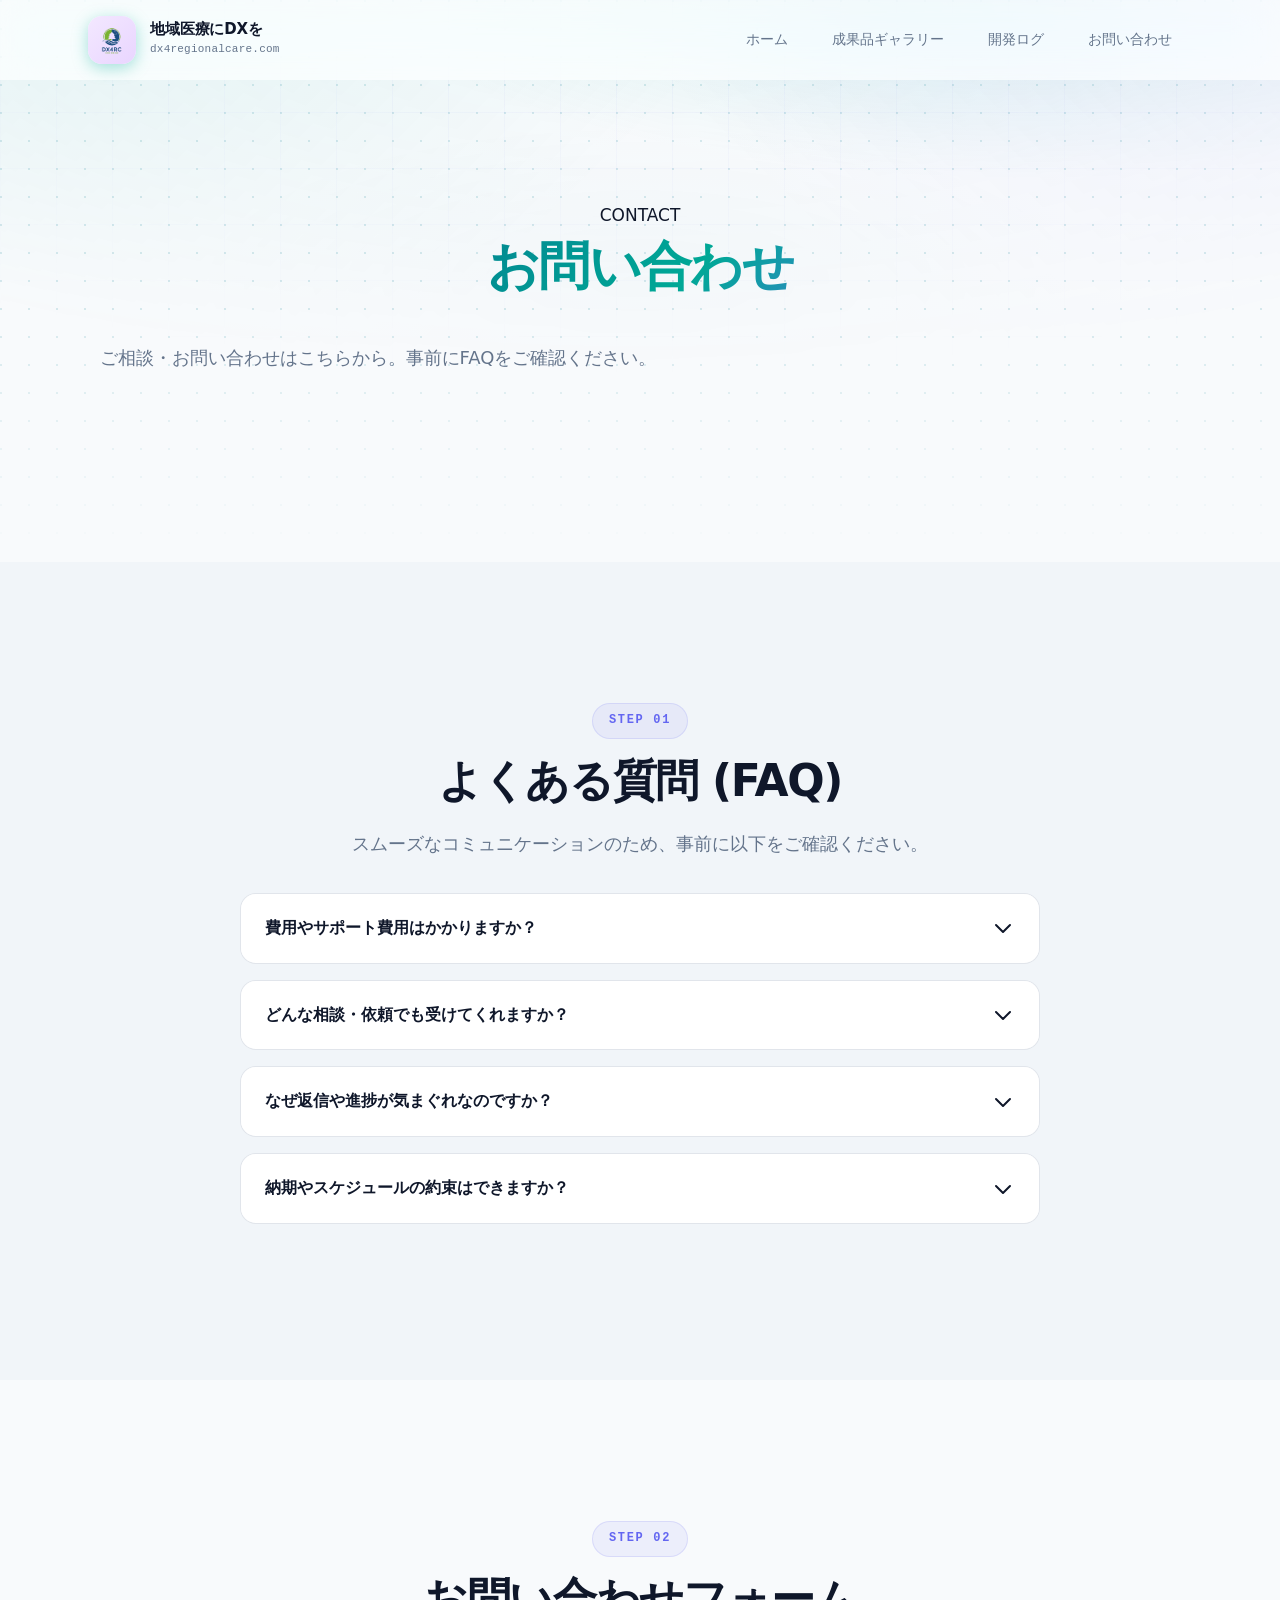
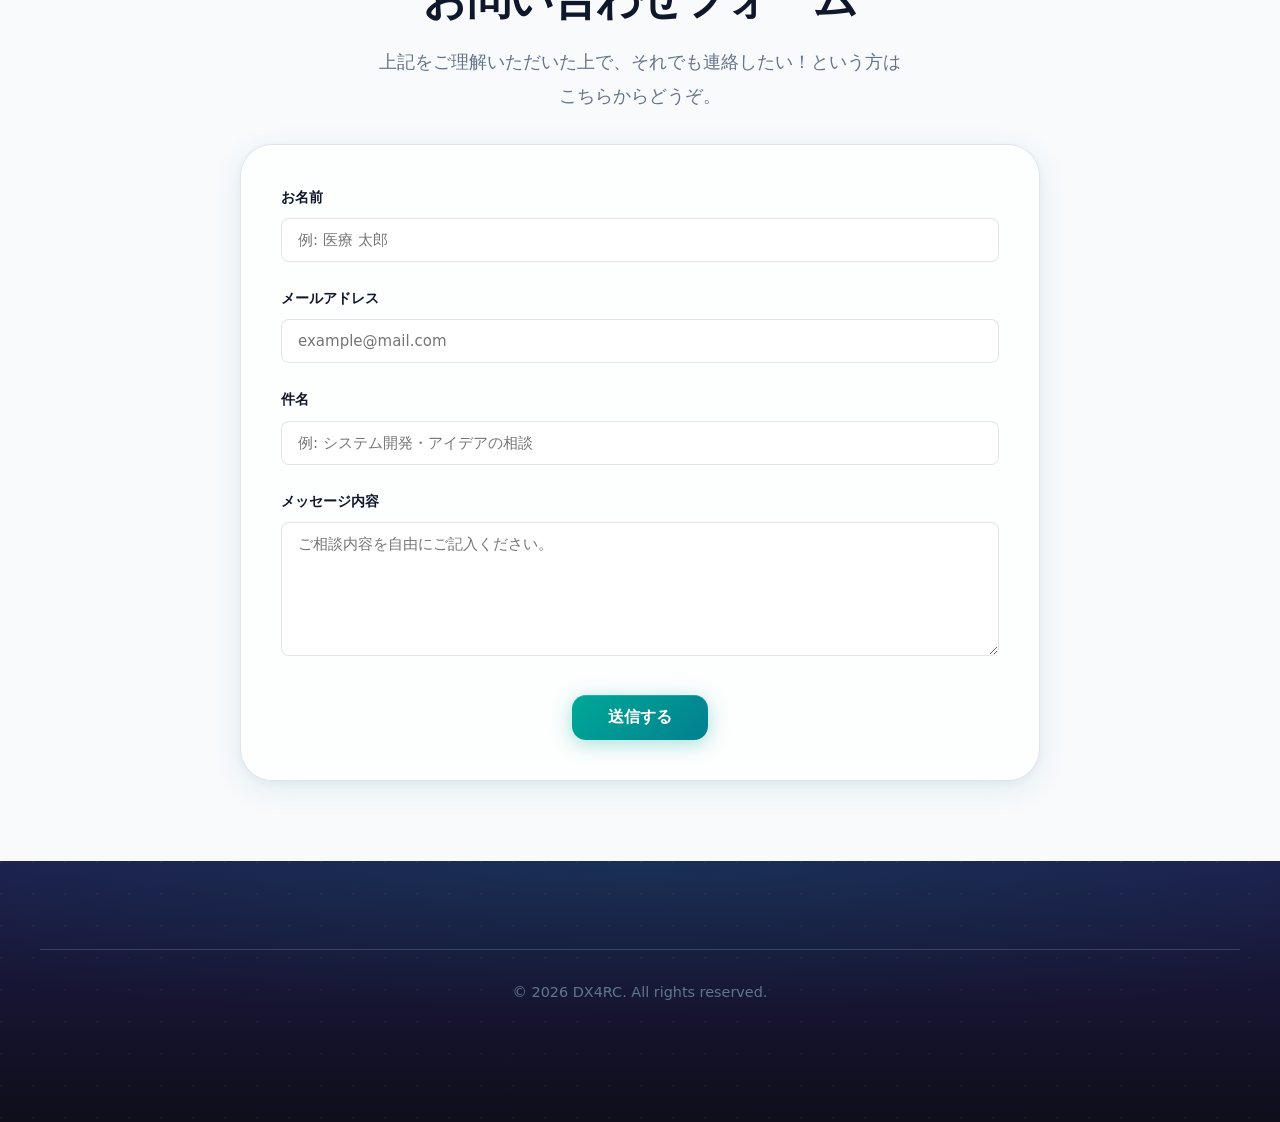
==== contact.html @ 7afe7ad2 "Initial commit for DX4RC website" ====
<!DOCTYPE html>
<html lang="ja">
<head>
    <meta charset="UTF-8">
    <meta name="viewport" content="width=device-width, initial-scale=1.0">
    <title>お問い合わせ | 地域医療にDXを</title>
    <link rel="stylesheet" href="style.css">
    <style>
        /* contact.html 固有スタイル */
        .faq-section {
            max-width: 800px;
            margin: 0 auto;
        }

        .accordion-item {
            border: 1px solid var(--color-border);
            background: var(--color-surface);
            border-radius: var(--radius);
            margin-bottom: 16px;
            overflow: hidden;
            transition: border-color var(--transition);
        }

        .accordion-item:hover {
            border-color: var(--color-border-strong);
        }

        .accordion-header {
            padding: 20px 24px;
            display: flex;
            justify-content: space-between;
            align-items: center;
            cursor: pointer;
            background: var(--color-bg-elevated);
            transition: background var(--transition-fast);
        }

        .accordion-header:hover {
            background: var(--color-bg);
        }

        .accordion-title {
            font-weight: 700;
            font-size: 16px;
            padding-right: 20px;
        }

        .accordion-icon {
            width: 24px;
            height: 24px;
            transition: transform var(--transition);
        }

        .accordion-item.active .accordion-icon {
            transform: rotate(180deg);
        }

        .accordion-content {
            max-height: 0;
            overflow: hidden;
            transition: max-height 0.4s cubic-bezier(0.22, 1, 0.36, 1);
            padding: 0 24px;
        }

        .accordion-item.active .accordion-content {
            max-height: 600px;
            padding: 0 24px 24px 24px;
        }

        .contact-form-container {
            max-width: 800px;
            margin: 0 auto;
            padding: 40px;
            background: var(--color-bg-elevated);
            border: 1px solid var(--color-border);
            border-radius: var(--radius-xl);
            box-shadow: var(--shadow-md);
        }

        .form-group {
            margin-bottom: 24px;
        }

        .form-group label {
            display: block;
            font-weight: 600;
            font-size: 14px;
            margin-bottom: 8px;
            color: var(--color-text);
        }

        .form-control {
            width: 100%;
            padding: 12px 16px;
            border: 1px solid var(--color-border);
            border-radius: 8px;
            background: var(--color-surface);
            font-size: 15px;
            font-family: inherit;
            box-sizing: border-box;
            transition: border-color var(--transition-fast), box-shadow var(--transition-fast);
        }

        .form-control:focus {
            outline: none;
            border-color: var(--color-primary);
            box-shadow: 0 0 0 3px var(--color-accent-glow);
        }

        .success-message {
            display: none;
            padding: 20px;
            background: var(--color-success-bg, #f0fff4);
            border: 1px solid var(--color-success-border, #68d391);
            border-radius: var(--radius);
            color: var(--color-text);
            margin-bottom: 24px;
            text-align: center;
            font-weight: bold;
        }

        .loading-spinner {
            display: none;
            margin-left: 10px;
            animation: rotation 2s infinite linear;
            width: 16px;
            height: 16px;
        }

        @keyframes rotation {
            from { transform: rotate(0deg); }
            to { transform: rotate(360deg); }
        }
    </style>
</head>
<body>

  <header class="site-header" id="top">
    <div class="container header-inner">
      <a class="logo" href="index.html">
        <img src="dx4rc_logo.png" alt="DX for Regional Care" class="logo-mark">
        <span class="logo-text">
          <span class="logo-title">地域医療にDXを</span>
          <span class="logo-sub">dx4regionalcare.com</span>
        </span>
      </a>
      <nav class="nav">
        <ul class="nav-list">
          <li><a href="index.html">ホーム</a></li>
          <li><a href="portfolio.html">成果品ギャラリー</a></li>
          <li><a href="devlog.html" class="active">開発ログ</a></li>
          <li><a href="contact.html">お問い合わせ</a></li>
        </ul>
      </nav>
      <button class="nav-toggle" type="button" aria-label="メニューを開く" aria-expanded="false" aria-controls="mobile-nav">
        <span></span><span></span><span></span>
      </button>
    </div>
    <nav class="mobile-nav" id="mobile-nav" aria-label="モバイルナビゲーション" hidden>
      <ul>
        <li><a href="index.html">ホーム</a></li>
        <li><a href="portfolio.html">成果品ギャラリー</a></li>
        <li><a href="devlog.html">開発ログ</a></li>
        <li><a href="contact.html">お問い合わせ</a></li>
      </ul>
    </nav>
  </header>

<main>
    <section class="hero">
        <div class="container" style="text-align: center;">
            <span class="badge">CONTACT</span>
            <h1 class="hero-title">お問い合わせ</h1>
            <p class="hero-lead">ご相談・お問い合わせはこちらから。事前にFAQをご確認ください。</p>
        </div>
    </section>

    <!-- FAQ セクション -->
    <section class="section" id="faq">
        <div class="container">
            <div class="section-header" style="text-align: center; margin-bottom: 2rem;">
                <span class="section-tag">STEP 01</span>
                <h2 class="section-title">よくある質問 (FAQ)</h2>
                <p class="section-desc">スムーズなコミュニケーションのため、事前に以下をご確認ください。</p>
            </div>

            <div class="faq-section">
                <!-- FAQ 1 -->
                <div class="accordion-item">
                    <div class="accordion-header" onclick="toggleAccordion(this)">
                        <span class="accordion-title">費用やサポート費用はかかりますか？</span>
                        <svg class="accordion-icon" fill="none" stroke="currentColor" viewBox="0 0 24 24"><path stroke-linecap="round" stroke-linejoin="round" stroke-width="2" d="M19 9l-7 7-7-7"></path></svg>
                    </div>
                    <div class="accordion-content">
                        <p>費用は**完全無料**です。ただし「タダだから」と過度な期待を抱くのはおやめください。非営利のボランティア精神で運営しているため、手厚いアフターフォローや手取り足取りのサポートは期待できません。</p>
                    </div>
                </div>

                <!-- FAQ 2 -->
                <div class="accordion-item">
                    <div class="accordion-header" onclick="toggleAccordion(this)">
                        <span class="accordion-title">どんな相談・依頼でも受けてくれますか？</span>
                        <svg class="accordion-icon" fill="none" stroke="currentColor" viewBox="0 0 24 24"><path stroke-linecap="round" stroke-linejoin="round" stroke-width="2" d="M19 9l-7 7-7-7"></path></svg>
                    </div>
                    <div class="accordion-content">
                        <p>私自身の<strong>「興味・パッション」</strong>が湧くかが唯一の判断基準です。「地域医療が面白くなりそうか」に心が動かない案件は、お断り（あるいはスルー）させていただく場合があります点をご了承ください。</p>
                    </div>
                </div>

                <!-- FAQ 3 -->
                <div class="accordion-item">
                    <div class="accordion-header" onclick="toggleAccordion(this)">
                        <span class="accordion-title">なぜ返信や進捗が気まぐれなのですか？</span>
                        <svg class="accordion-icon" fill="none" stroke="currentColor" viewBox="0 0 24 24"><path stroke-linecap="round" stroke-linejoin="round" stroke-width="2" d="M19 9l-7 7-7-7"></path></svg>
                    </div>
                    <div class="accordion-content">
                        <p>本業（医師業務・当直）と<strong>「単身赴任の二重生活」</strong>に加えて、<strong>深刻な趣味の渋滞（超多趣味）を起こしているため</strong>です。新作ゲーム、アニメ、Web小説、新ガジェット検証、3Dプリンター、音楽フェスなど、コードを書く以外にも人生で忙しくしています。返信は「忘れた頃に届く」マインドでお待ちください。※督促されるとモチベーションが下がって作業が遅れます。</p>
                    </div>
                </div>

                <!-- FAQ 4 -->
                <div class="accordion-item">
                    <div class="accordion-header" onclick="toggleAccordion(this)">
                        <span class="accordion-title">納期やスケジュールの約束はできますか？</span>
                        <svg class="accordion-icon" fill="none" stroke="currentColor" viewBox="0 0 24 24"><path stroke-linecap="round" stroke-linejoin="round" stroke-width="2" d="M19 9l-7 7-7-7"></path></svg>
                    </div>
                    <div class="accordion-content">
                        <p><strong>厳しい納期がある案件は一切お引き受けできません。</strong>進捗は「当直の平和さ」「二重生活の疲労度」「3Dプリンターの造形成功率」「新作ゲーム・アニメの消化状況」に完全に依存します。</p>
                    </div>
                </div>
            </div>
        </div>
    </section>

    <!-- フォーム セクション -->
    <section class="section" id="contact-form" style="padding-bottom: 80px;">
        <div class="container">
            <div class="section-header" style="text-align: center; margin-bottom: 2rem;">
                <span class="section-tag">STEP 02</span>
                <h2 class="section-title">お問い合わせフォーム</h2>
                <p class="section-desc">上記をご理解いただいた上で、それでも連絡したい！という方はこちらからどうぞ。</p>
            </div>

            <div class="contact-form-container">
                <div id="successMsg" class="success-message">
                    🎉 メッセージが送信されました！気長にお待ちください。
                </div>

                <form id="contactForm">
                    <div class="form-group">
                        <label for="name">お名前</label>
                        <input type="text" id="name" name="name" class="form-control" required placeholder="例: 医療 太郎">
                    </div>

                    <div class="form-group">
                        <label for="email">メールアドレス</label>
                        <input type="email" id="email" name="email" class="form-control" required placeholder="example@mail.com">
                    </div>

                    <div class="form-group">
                        <label for="subject">件名</label>
                        <input type="text" id="subject" name="subject" class="form-control" required placeholder="例: システム開発・アイデアの相談">
                    </div>

                    <div class="form-group">
                        <label for="message">メッセージ内容</label>
                        <textarea id="message" name="message" class="form-control" rows="6" required placeholder="ご相談内容を自由にご記入ください。"></textarea>
                    </div>

                    <div style="text-align: center; margin-top: 30px;">
                        <button type="submit" class="btn btn-primary" id="submitBtn" style="padding: 12px 36px; font-size: 1rem; cursor: pointer;">
                            <span>送信する</span>
                            <span class="loading-spinner" id="spinner"></span>
                        </button>
                    </div>
                </form>
            </div>
        </div>
    </section>
</main>

<footer class="site-footer">
    <div class="container" style="text-align: center; padding: 30px 0; border-top: 1px solid var(--color-border); color: var(--color-text-muted); font-size: 0.9rem;">
        <p>&copy; 2026 DX4RC. All rights reserved.</p>
    </div>
</footer>

<script src="contact.js"></script>
</body>
</html>
---- style.css ----
/* ========================================
   地域医療にDXを — dx4regionalcare.com
   Design System: Medical Tech · Premium
   ======================================== */

:root {
  /* Medical trust — emerald / mint */
  --color-primary: #028090;
  --color-primary-dark: #015a66;
  --color-primary-light: #00a896;
  --color-primary-glow: rgba(0, 168, 150, 0.35);

  /* DX · cyber accent */
  --color-accent: #6366f1;
  --color-accent-deep: #4c1d95;
  --color-accent-navy: #1e1b4b;
  --color-accent-soft: rgba(99, 102, 241, 0.08);
  --color-accent-glow: rgba(99, 102, 241, 0.25);

  /* Surfaces */
  --color-surface: #ffffff;
  --color-bg: #f8fafc;
  --color-bg-alt: #f1f5f9;
  --color-bg-elevated: rgba(255, 255, 255, 0.72);

  /* Text */
  --color-text: #0f172a;
  --color-text-muted: #64748b;
  --color-border: rgba(148, 163, 184, 0.28);
  --color-border-strong: rgba(2, 128, 144, 0.18);

  /* Semantic */
  --color-warning-bg: rgba(251, 191, 36, 0.1);
  --color-warning-border: #f59e0b;
  --color-success-bg: rgba(0, 168, 150, 0.08);
  --color-success-border: #00a896;

  /* Typography */
  --font-sans: "Noto Sans JP", "Inter", system-ui, sans-serif;
  --font-mono: "Inter", ui-monospace, "SF Mono", monospace;

  /* Elevation */
  --shadow-sm: 0 1px 2px rgba(15, 23, 42, 0.04);
  --shadow-md: 0 8px 30px rgba(2, 128, 144, 0.1), 0 2px 8px rgba(15, 23, 42, 0.04);
  --shadow-lg: 0 20px 60px rgba(2, 128, 144, 0.14), 0 8px 24px rgba(99, 102, 241, 0.08);
  --shadow-card-hover: 0 32px 64px rgba(2, 128, 144, 0.16), 0 12px 32px rgba(99, 102, 241, 0.12);

  /* Layout */
  --radius: 16px;
  --radius-lg: 24px;
  --radius-xl: 32px;
  --header-h: 80px;
  --max-width: 1200px;
  --section-y: clamp(96px, 12vw, 140px);
  --transition: 0.4s cubic-bezier(0.22, 1, 0.36, 1);
  --transition-fast: 0.2s cubic-bezier(0.22, 1, 0.36, 1);
}

/* ---- Reset & Base ---- */

*,
*::before,
*::after {
  box-sizing: border-box;
  margin: 0;
  padding: 0;
}

html {
  scroll-behavior: smooth;
  scroll-padding-top: calc(var(--header-h) + 24px);
}

body {
  font-family: var(--font-sans);
  font-size: 17px;
  line-height: 1.8;
  color: var(--color-text);
  background: var(--color-bg);
  -webkit-font-smoothing: antialiased;
  -moz-osx-font-smoothing: grayscale;
  line-break: strict;
  word-break: normal;
  overflow-wrap: break-word;
  text-wrap: pretty;
  hanging-punctuation: allow-end;
}

p,
li,
blockquote,
.project-status,
.join-disclaimer,
.tools-note,
.section-desc,
.hero-lead {
  text-wrap: pretty;
}

h1,
h2,
h3,
.hero-title,
.section-title,
.project-title,
.devlog-title,
.tool-name {
  word-break: keep-all;
  overflow-wrap: normal;
  line-break: strict;
}

.no-break {
  white-space: nowrap;
}

.hero-title {
  text-wrap: wrap;
}

.hero-title-line {
  display: block;
}

.hero-title-line .no-break {
  display: inline-block;
}

img {
  max-width: 100%;
  display: block;
}

a {
  color: var(--color-primary);
  text-decoration-thickness: 1px;
  text-underline-offset: 4px;
  transition: color var(--transition-fast);
}

a:hover {
  color: var(--color-primary-light);
}

.container {
  width: 100%;
  max-width: var(--max-width);
  margin-inline: auto;
  padding-inline: clamp(24px, 5vw, 48px);
}

.skip-link {
  position: absolute;
  top: -100%;
  left: 16px;
  z-index: 1000;
  padding: 10px 20px;
  background: linear-gradient(135deg, var(--color-primary), var(--color-accent));
  color: #fff;
  border-radius: 0 0 12px 12px;
  text-decoration: none;
  font-weight: 600;
}

.skip-link:focus {
  top: 0;
}

/* ---- Header ---- */

.site-header {
  position: fixed;
  top: 0;
  left: 0;
  right: 0;
  z-index: 100;
  height: var(--header-h);
  background: var(--color-bg-elevated);
  backdrop-filter: blur(20px) saturate(180%);
  -webkit-backdrop-filter: blur(20px) saturate(180%);
  border-bottom: 1px solid transparent;
  transition:
    border-color var(--transition),
    box-shadow var(--transition),
    background var(--transition);
}

.site-header.scrolled {
  background: rgba(248, 250, 252, 0.92);
  border-bottom-color: var(--color-border);
  box-shadow: 0 4px 24px rgba(15, 23, 42, 0.06);
}

.header-inner {
  display: flex;
  align-items: center;
  justify-content: space-between;
  height: var(--header-h);
}

.logo {
  display: flex;
  align-items: center;
  gap: 14px;
  text-decoration: none;
  color: inherit;
}

.logo-mark {
  display: flex;
  align-items: center;
  justify-content: center;
  width: 48px;
  height: 48px;
  background: linear-gradient(135deg, #f3e8ff 0%, #e9d5ff 100%); /* 薄い紫系のグラデーション */
  color: #fff;
  font-family: var(--font-mono);
  font-weight: 700;
  font-size: 14px;
  letter-spacing: -0.5px;
  border-radius: 14px;
  box-shadow: 0 4px 16px var(--color-primary-glow);
}

.logo-mark-sm {
  width: 40px;
  height: 40px;
  font-size: 12px;
  border-radius: 12px;
}

.logo-text {
  display: flex;
  flex-direction: column;
}

.logo-title {
  font-weight: 700;
  font-size: 15px;
  line-height: 1.3;
  letter-spacing: -0.01em;
}

.logo-sub {
  font-size: 11px;
  color: var(--color-text-muted);
  font-family: var(--font-mono);
  letter-spacing: 0.02em;
}

.nav-list {
  display: flex;
  gap: 4px;
  list-style: none;
}

.nav-list a {
  display: block;
  padding: 10px 20px;
  font-size: 14px;
  font-weight: 500;
  color: var(--color-text-muted);
  text-decoration: none;
  border-radius: 100px;
  transition:
    background var(--transition-fast),
    color var(--transition-fast),
    box-shadow var(--transition-fast);
}

.nav-list a:hover {
  background: rgba(0, 168, 150, 0.08);
  color: var(--color-primary);
  box-shadow: inset 0 0 0 1px var(--color-border-strong);
}

.nav-toggle {
  display: none;
  flex-direction: column;
  gap: 6px;
  padding: 10px;
  background: none;
  border: none;
  cursor: pointer;
  border-radius: 10px;
  transition: background var(--transition-fast);
}

.nav-toggle:hover {
  background: rgba(0, 168, 150, 0.06);
}

.nav-toggle span {
  display: block;
  width: 24px;
  height: 2px;
  background: var(--color-text);
  border-radius: 2px;
  transition: transform var(--transition);
}

.mobile-nav {
  position: absolute;
  top: var(--header-h);
  left: 0;
  right: 0;
  background: rgba(248, 250, 252, 0.96);
  backdrop-filter: blur(20px);
  -webkit-backdrop-filter: blur(20px);
  border-bottom: 1px solid var(--color-border);
  box-shadow: var(--shadow-md);
  padding: 20px clamp(24px, 5vw, 48px) 28px;
}

.mobile-nav ul {
  list-style: none;
}

.mobile-nav a {
  display: block;
  padding: 16px 0;
  font-weight: 500;
  font-size: 16px;
  color: var(--color-text);
  text-decoration: none;
  border-bottom: 1px solid var(--color-border);
  transition: color var(--transition-fast);
}

.mobile-nav a:hover {
  color: var(--color-primary-light);
}

.mobile-nav li:last-child a {
  border-bottom: none;
}

/* ---- Hero — Futuristic layered background ---- */

.hero {
  position: relative;
  isolation: isolate;
  overflow: hidden;
  padding-top: calc(var(--header-h) + clamp(64px, 10vw, 120px));
  padding-bottom: clamp(80px, 12vw, 140px);
  background: var(--color-bg);
}

/* Dot grid pattern */
.hero::before {
  content: "";
  position: absolute;
  inset: 0;
  z-index: -2;
  background-image: radial-gradient(circle at 1px 1px, rgba(2, 128, 144, 0.14) 1px, transparent 0);
  background-size: 28px 28px;
  mask-image: linear-gradient(to bottom, black 0%, black 55%, transparent 100%);
  -webkit-mask-image: linear-gradient(to bottom, black 0%, black 55%, transparent 100%);
}

/* Fine line grid overlay */
.hero::after {
  content: "";
  position: absolute;
  inset: 0;
  z-index: -1;
  background:
    linear-gradient(90deg, rgba(99, 102, 241, 0.04) 1px, transparent 1px),
    linear-gradient(rgba(99, 102, 241, 0.04) 1px, transparent 1px),
    linear-gradient(135deg, rgba(0, 168, 150, 0.12) 0%, transparent 42%),
    linear-gradient(225deg, rgba(99, 102, 241, 0.1) 0%, transparent 38%),
    radial-gradient(ellipse 90% 70% at 80% -10%, rgba(0, 168, 150, 0.18), transparent 60%),
    radial-gradient(ellipse 70% 60% at -5% 90%, rgba(99, 102, 241, 0.12), transparent 55%),
    radial-gradient(ellipse 50% 40% at 50% 50%, rgba(2, 128, 144, 0.05), transparent 70%);
  background-size:
    56px 56px,
    56px 56px,
    100% 100%,
    100% 100%,
    100% 100%,
    100% 100%,
    100% 100%;
  mask-image: radial-gradient(ellipse 100% 80% at 50% 0%, black 20%, transparent 85%);
  -webkit-mask-image: radial-gradient(ellipse 100% 80% at 50% 0%, black 20%, transparent 85%);
  pointer-events: none;
}

.hero-grid {
  display: grid;
  grid-template-columns: 1fr minmax(300px, 380px);
  gap: clamp(48px, 8vw, 80px);
  align-items: center;
}

.hero-badge {
  display: inline-flex;
  align-items: center;
  gap: 8px;
  padding: 8px 18px;
  margin-bottom: clamp(24px, 4vw, 36px);
  font-size: 13px;
  font-weight: 600;
  letter-spacing: 0.02em;
  color: var(--color-primary);
  background: linear-gradient(135deg, rgba(0, 168, 150, 0.1), rgba(99, 102, 241, 0.08));
  border: 1px solid var(--color-border-strong);
  border-radius: 100px;
  box-shadow: 0 2px 12px rgba(0, 168, 150, 0.08);
}

.hero-badge::before {
  content: "";
  width: 7px;
  height: 7px;
  border-radius: 50%;
  background: var(--color-primary-light);
  box-shadow: 0 0 10px var(--color-primary-glow);
  animation: pulse-dot 2.4s ease-in-out infinite;
}

.hero-title {
  font-size: clamp(2rem, 5vw, 3.25rem);
  font-weight: 700;
  line-height: 1.35;
  letter-spacing: -0.03em;
  margin-bottom: clamp(28px, 4vw, 40px);
  background: linear-gradient(
    135deg,
    var(--color-primary-dark) 0%,
    var(--color-primary) 28%,
    var(--color-primary-light) 55%,
    var(--color-accent) 85%,
    var(--color-accent-deep) 100%
  );
  -webkit-background-clip: text;
  background-clip: text;
  -webkit-text-fill-color: transparent;
  color: transparent;
}

@supports (word-break: auto-phrase) {
  body,
  p,
  li,
  .hero-lead,
  .section-desc,
  .card-feature p,
  .tool-card p,
  .project-body p {
    word-break: auto-phrase;
  }
}

.hero-lead {
  font-size: clamp(16px, 2vw, 18px);
  color: var(--color-text-muted);
  margin-bottom: clamp(36px, 5vw, 48px);
  max-width: 580px;
  line-height: 1.85;
}

.hero-lead strong {
  color: var(--color-primary);
  font-weight: 600;
  background: linear-gradient(135deg, var(--color-primary), var(--color-accent));
  -webkit-background-clip: text;
  background-clip: text;
  -webkit-text-fill-color: transparent;
}

.hero-actions {
  display: flex;
  flex-wrap: wrap;
  gap: 16px;
}

.btn {
  display: inline-flex;
  align-items: center;
  justify-content: center;
  padding: 16px 32px;
  font-size: 15px;
  font-weight: 600;
  font-family: inherit;
  border-radius: 14px;
  text-decoration: none;
  transition:
    background var(--transition),
    color var(--transition),
    box-shadow var(--transition),
    transform var(--transition-fast),
    border-color var(--transition);
}

.btn:active {
  transform: scale(0.97);
}

.btn-primary {
  background: linear-gradient(135deg, var(--color-primary-light), var(--color-primary));
  color: #fff;
  border: none;
  box-shadow:
    0 4px 20px var(--color-primary-glow),
    inset 0 1px 0 rgba(255, 255, 255, 0.15);
}

.btn-primary:hover {
  background: linear-gradient(135deg, var(--color-primary), var(--color-primary-dark));
  color: #fff;
  box-shadow:
    0 8px 32px var(--color-primary-glow),
    inset 0 1px 0 rgba(255, 255, 255, 0.15);
  transform: translateY(-2px);
}

.btn-outline {
  background: rgba(255, 255, 255, 0.6);
  color: var(--color-accent-deep);
  border: 1.5px solid var(--color-border);
  backdrop-filter: blur(8px);
}

.btn-outline:hover {
  border-color: var(--color-accent);
  background: var(--color-accent-soft);
  color: var(--color-accent-deep);
  box-shadow: 0 4px 20px var(--color-accent-glow);
  transform: translateY(-2px);
}

.hero-card {
  position: relative;
  background: rgba(255, 255, 255, 0.75);
  backdrop-filter: blur(24px) saturate(160%);
  -webkit-backdrop-filter: blur(24px) saturate(160%);
  border: 1px solid rgba(255, 255, 255, 0.8);
  border-radius: var(--radius-xl);
  padding: clamp(32px, 4vw, 44px);
  box-shadow:
    var(--shadow-lg),
    inset 0 1px 0 rgba(255, 255, 255, 0.9);
  display: flex;
  flex-direction: column;
  gap: 28px;
  overflow: hidden;
}

.hero-card::before {
  content: "";
  position: absolute;
  top: 0;
  left: 0;
  right: 0;
  height: 3px;
  background: linear-gradient(90deg, var(--color-primary-light), var(--color-accent), var(--color-accent-deep));
}

.hero-stat {
  display: flex;
  flex-direction: column;
  gap: 6px;
  padding-bottom: 28px;
  border-bottom: 1px solid var(--color-border);
}

.hero-stat:last-child {
  padding-bottom: 0;
  border-bottom: none;
}

.stat-value {
  font-size: clamp(20px, 2.5vw, 26px);
  font-weight: 700;
  letter-spacing: -0.02em;
  background: linear-gradient(135deg, var(--color-primary), var(--color-accent));
  -webkit-background-clip: text;
  background-clip: text;
  -webkit-text-fill-color: transparent;
}

.stat-label {
  font-size: 13px;
  font-weight: 500;
  color: var(--color-text-muted);
  letter-spacing: 0.03em;
  text-transform: uppercase;
}

/* ---- Sections ---- */

.section {
  padding: var(--section-y) 0;
}

.section:nth-child(even) {
  background: var(--color-bg-alt);
}

.principles {
  position: relative;
}

.principles::before {
  content: "";
  position: absolute;
  inset: 0;
  background: radial-gradient(ellipse 60% 50% at 50% 100%, rgba(0, 168, 150, 0.04), transparent);
  pointer-events: none;
}

.section-header {
  text-align: center;
  margin-bottom: clamp(56px, 8vw, 80px);
}

.section-tag {
  display: inline-block;
  font-family: var(--font-mono);
  font-size: 12px;
  font-weight: 600;
  letter-spacing: 0.14em;
  text-transform: uppercase;
  margin-bottom: 16px;
  padding: 6px 16px;
  border-radius: 100px;
  color: var(--color-accent);
  background: var(--color-accent-soft);
  border: 1px solid rgba(99, 102, 241, 0.15);
}

.section-title {
  font-size: clamp(1.75rem, 4vw, 2.75rem);
  font-weight: 700;
  letter-spacing: -0.03em;
  margin-bottom: 20px;
  line-height: 1.2;
}

.section-desc {
  font-size: clamp(16px, 2vw, 18px);
  color: var(--color-text-muted);
  max-width: 600px;
  margin-inline: auto;
  line-height: 1.85;
}

/* ---- Cards — 3D hover lift ---- */

.card-grid {
  display: grid;
  gap: clamp(24px, 4vw, 32px);
}

.three-col {
  grid-template-columns: repeat(3, 1fr);
}

.two-col {
  grid-template-columns: repeat(2, 1fr);
}

.card {
  position: relative;
  background: var(--color-surface);
  border: 1px solid var(--color-border);
  border-radius: var(--radius-lg);
  padding: clamp(32px, 4vw, 40px);
  box-shadow: var(--shadow-sm);
  transform-style: preserve-3d;
  perspective: 1000px;
  transition:
    box-shadow var(--transition),
    transform var(--transition),
    border-color var(--transition);
  will-change: transform;
}

.card::after {
  content: "";
  position: absolute;
  inset: 0;
  border-radius: inherit;
  background: linear-gradient(135deg, rgba(0, 168, 150, 0.04), rgba(99, 102, 241, 0.04));
  opacity: 0;
  transition: opacity var(--transition);
  pointer-events: none;
}

.card:hover {
  box-shadow: var(--shadow-card-hover);
  transform: translateY(-10px) rotateX(2deg) rotateY(-2deg) scale(1.01);
  border-color: var(--color-border-strong);
}

.card:hover::after {
  opacity: 1;
}

.card-feature h3 {
  font-size: 18px;
  font-weight: 700;
  margin-bottom: 16px;
  letter-spacing: -0.01em;
}

.card-feature p {
  font-size: 15px;
  color: var(--color-text-muted);
  line-height: 1.85;
}

.card-feature p strong {
  color: var(--color-text);
  font-weight: 600;
}

.card-icon {
  width: 52px;
  height: 52px;
  margin-bottom: 20px;
  padding: 12px;
  color: var(--color-primary);
  background: linear-gradient(135deg, rgba(0, 168, 150, 0.1), rgba(99, 102, 241, 0.08));
  border-radius: 14px;
  border: 1px solid var(--color-border-strong);
  transition: transform var(--transition);
}

.card:hover .card-icon {
  transform: translateZ(12px) scale(1.05);
}

.card-icon svg {
  width: 100%;
  height: 100%;
}

.card-accent {
  border-color: rgba(0, 168, 150, 0.25);
  background: linear-gradient(160deg, rgba(0, 168, 150, 0.06) 0%, var(--color-surface) 45%);
  box-shadow:
    var(--shadow-md),
    inset 0 1px 0 rgba(255, 255, 255, 0.8);
}

.card-accent::before {
  content: "";
  position: absolute;
  top: 0;
  left: 24px;
  right: 24px;
  height: 2px;
  border-radius: 0 0 4px 4px;
  background: linear-gradient(90deg, var(--color-primary-light), var(--color-accent));
}

/* ---- Projects ---- */

.projects {
  background: var(--color-surface);
  position: relative;
}

.projects::before {
  content: "";
  position: absolute;
  inset: 0;
  background:
    radial-gradient(circle at 1px 1px, rgba(99, 102, 241, 0.06) 1px, transparent 0);
  background-size: 32px 32px;
  mask-image: linear-gradient(to bottom, transparent, black 15%, black 85%, transparent);
  -webkit-mask-image: linear-gradient(to bottom, transparent, black 15%, black 85%, transparent);
  pointer-events: none;
}

.project-list {
  display: flex;
  flex-direction: column;
  gap: clamp(32px, 5vw, 48px);
}

.project-card {
  display: grid;
  grid-template-columns: 72px 1fr;
  gap: clamp(24px, 4vw, 40px);
  padding: clamp(36px, 5vw, 52px);
  background: var(--color-bg);
  border: 1px solid var(--color-border);
  border-radius: var(--radius-xl);
  transition:
    box-shadow var(--transition),
    transform var(--transition),
    border-color var(--transition);
}

.project-card:hover {
  box-shadow: var(--shadow-lg);
  transform: translateY(-4px);
  border-color: var(--color-border-strong);
}

.project-number {
  font-family: var(--font-mono);
  font-size: clamp(28px, 4vw, 40px);
  font-weight: 700;
  line-height: 1;
  background: linear-gradient(180deg, var(--color-primary-light), var(--color-accent));
  -webkit-background-clip: text;
  background-clip: text;
  -webkit-text-fill-color: transparent;
  opacity: 0.85;
}

.project-title {
  font-size: clamp(18px, 2.5vw, 22px);
  font-weight: 700;
  margin-bottom: 20px;
  letter-spacing: -0.02em;
  line-height: 1.35;
}

.flow-diagram {
  display: flex;
  flex-wrap: wrap;
  align-items: center;
  gap: 10px;
  margin-bottom: 24px;
  padding: 20px 24px;
  background: rgba(255, 255, 255, 0.7);
  border: 1px solid var(--color-border);
  border-radius: var(--radius);
}

.flow-node {
  display: inline-flex;
  align-items: center;
  justify-content: center;
  padding: 10px 18px;
  font-family: var(--font-mono);
  font-size: 13px;
  font-weight: 600;
  color: var(--color-primary-dark);
  background: var(--color-surface);
  border: 1px solid var(--color-border-strong);
  border-radius: 10px;
  text-align: center;
  line-height: 1.3;
  white-space: nowrap;
  box-shadow: var(--shadow-sm);
  transition: transform var(--transition-fast), box-shadow var(--transition-fast);
}

.project-card:hover .flow-node {
  transform: translateY(-2px);
  box-shadow: var(--shadow-md);
}

.flow-node-sm {
  font-size: 11px;
  padding: 8px 14px;
}

.flow-arrow {
  color: var(--color-accent);
  font-size: 20px;
  font-weight: 700;
  user-select: none;
  animation: pulse-arrow 2s ease-in-out infinite;
  text-shadow: 0 0 12px var(--color-accent-glow);
}

.project-body p {
  color: var(--color-text-muted);
  margin-bottom: 24px;
  line-height: 1.85;
}

.project-status {
  display: flex;
  align-items: flex-start;
  gap: 12px;
  padding: 18px 22px;
  border-radius: var(--radius);
  font-size: 14px;
  line-height: 1.7;
}

.project-status > span:last-child {
  flex: 1;
  min-width: 0;
}

.status-dot {
  flex-shrink: 0;
  width: 10px;
  height: 10px;
  margin-top: 7px;
  border-radius: 50%;
  animation: pulse-dot 2s ease-in-out infinite;
}

.status-wip {
  background: var(--color-warning-bg);
  border: 1px solid rgba(245, 158, 11, 0.35);
}

.status-wip .status-dot {
  background: var(--color-warning-border);
  box-shadow: 0 0 0 0 rgba(245, 158, 11, 0.5);
}

.status-live {
  background: var(--color-success-bg);
  border: 1px solid rgba(0, 168, 150, 0.3);
}

.status-live .status-dot {
  background: var(--color-success-border);
  box-shadow: 0 0 0 0 rgba(0, 168, 150, 0.5);
}

/* ---- Animations ---- */

@keyframes pulse-dot {
  0%, 100% {
    opacity: 1;
    transform: scale(1);
    box-shadow: 0 0 0 0 rgba(0, 168, 150, 0.45);
  }
  50% {
    opacity: 0.75;
    transform: scale(1.15);
    box-shadow: 0 0 0 8px rgba(0, 168, 150, 0);
  }
}

@keyframes pulse-arrow {
  0%, 100% {
    opacity: 1;
    transform: translateX(0);
  }
  50% {
    opacity: 0.55;
    transform: translateX(4px);
  }
}

.status-wip .status-dot {
  animation-name: pulse-dot-warning;
}

@keyframes pulse-dot-warning {
  0%, 100% {
    opacity: 1;
    transform: scale(1);
    box-shadow: 0 0 0 0 rgba(245, 158, 11, 0.5);
  }
  50% {
    opacity: 0.7;
    transform: scale(1.2);
    box-shadow: 0 0 0 8px rgba(245, 158, 11, 0);
  }
}

.status-live .status-dot {
  animation-name: pulse-dot-success;
}

@keyframes pulse-dot-success {
  0%, 100% {
    opacity: 1;
    transform: scale(1);
    box-shadow: 0 0 0 0 rgba(0, 168, 150, 0.5);
  }
  50% {
    opacity: 0.8;
    transform: scale(1.15);
    box-shadow: 0 0 0 8px rgba(0, 168, 150, 0);
  }
}

/* ---- Tools ---- */

.tools {
  position: relative;
}

.tools::before {
  content: "";
  position: absolute;
  inset: 0;
  background: radial-gradient(ellipse 70% 50% at 50% 0%, rgba(99, 102, 241, 0.05), transparent);
  pointer-events: none;
}

.tools-grid {
  display: grid;
  grid-template-columns: repeat(auto-fill, minmax(300px, 1fr));
  gap: clamp(20px, 3vw, 28px);
}

.tool-card {
  position: relative;
  padding: clamp(28px, 4vw, 36px);
  background: var(--color-surface);
  border: 1px solid var(--color-border);
  border-radius: var(--radius-lg);
  box-shadow: var(--shadow-sm);
  transform-style: preserve-3d;
  transition:
    box-shadow var(--transition),
    transform var(--transition),
    border-color var(--transition);
}

.tool-card::after {
  content: "";
  position: absolute;
  inset: 0;
  border-radius: inherit;
  background: linear-gradient(135deg, rgba(0, 168, 150, 0.03), rgba(99, 102, 241, 0.04));
  opacity: 0;
  transition: opacity var(--transition);
  pointer-events: none;
}

.tool-card:hover {
  box-shadow: var(--shadow-card-hover);
  transform: translateY(-8px) rotateX(1.5deg) rotateY(-1.5deg);
  border-color: var(--color-border-strong);
}

.tool-card:hover::after {
  opacity: 1;
}

.tool-category {
  display: inline-block;
  margin-bottom: 14px;
  padding: 5px 12px;
  font-family: var(--font-mono);
  font-size: 11px;
  font-weight: 600;
  letter-spacing: 0.06em;
  text-transform: uppercase;
  color: var(--color-accent);
  background: var(--color-accent-soft);
  border: 1px solid rgba(99, 102, 241, 0.12);
  border-radius: 100px;
}

.tool-name {
  font-size: 18px;
  font-weight: 700;
  margin-bottom: 12px;
  letter-spacing: -0.01em;
  background: linear-gradient(135deg, var(--color-primary-dark), var(--color-primary-light));
  -webkit-background-clip: text;
  background-clip: text;
  -webkit-text-fill-color: transparent;
}

.tool-card p {
  font-size: 14px;
  color: var(--color-text-muted);
  line-height: 1.8;
}

.tools-note {
  margin-top: clamp(40px, 6vw, 56px);
  text-align: center;
  font-size: 14px;
  color: var(--color-text-muted);
  line-height: 1.75;
}

/* ---- DevLog ---- */

.devlog {
  position: relative;
}

.philosophy-quote {
  position: relative;
  margin-bottom: clamp(48px, 8vw, 72px);
  padding: clamp(40px, 6vw, 64px) clamp(36px, 6vw, 72px);
  background:
    linear-gradient(135deg, var(--color-accent-navy) 0%, var(--color-primary-dark) 40%, var(--color-primary) 100%);
  color: #fff;
  border-radius: var(--radius-xl);
  box-shadow:
    var(--shadow-lg),
    inset 0 1px 0 rgba(255, 255, 255, 0.1);
  overflow: hidden;
}

.philosophy-quote::before {
  content: "\201C";
  position: absolute;
  top: 8px;
  left: clamp(20px, 4vw, 40px);
  font-size: clamp(80px, 12vw, 140px);
  line-height: 1;
  opacity: 0.12;
  font-family: Georgia, serif;
}

.philosophy-quote::after {
  content: "";
  position: absolute;
  inset: 0;
  background:
    radial-gradient(circle at 1px 1px, rgba(255, 255, 255, 0.06) 1px, transparent 0);
  background-size: 24px 24px;
  mask-image: linear-gradient(135deg, black, transparent 70%);
  -webkit-mask-image: linear-gradient(135deg, black, transparent 70%);
  pointer-events: none;
}

.philosophy-quote p {
  position: relative;
  z-index: 1;
  font-size: clamp(1.05rem, 2.5vw, 1.35rem);
  font-weight: 500;
  line-height: 2;
  letter-spacing: 0.02em;
}

.philosophy-quote footer {
  position: relative;
  z-index: 1;
  margin-top: 28px;
  font-size: 14px;
  font-weight: 600;
  letter-spacing: 0.08em;
  text-transform: uppercase;
  opacity: 0.65;
  font-style: normal;
}

.devlog-entry {
  background: var(--color-surface);
  border: 1px solid var(--color-border);
  border-radius: var(--radius-xl);
  padding: clamp(36px, 5vw, 52px);
  box-shadow: var(--shadow-md);
  transition: box-shadow var(--transition), transform var(--transition);
}

.devlog-entry:hover {
  box-shadow: var(--shadow-lg);
  transform: translateY(-3px);
}

.devlog-meta {
  display: flex;
  align-items: center;
  gap: 14px;
  margin-bottom: 16px;
}

.devlog-meta time {
  font-family: var(--font-mono);
  font-size: 13px;
  font-weight: 500;
  color: var(--color-text-muted);
  letter-spacing: 0.04em;
}

.devlog-tag {
  padding: 6px 14px;
  font-size: 12px;
  font-weight: 600;
  color: var(--color-accent-deep);
  background: var(--color-accent-soft);
  border: 1px solid rgba(99, 102, 241, 0.15);
  border-radius: 100px;
}

.devlog-title {
  font-size: clamp(18px, 2.5vw, 22px);
  font-weight: 700;
  margin-bottom: 24px;
  line-height: 1.45;
  letter-spacing: -0.02em;
}

.devlog-content p {
  color: var(--color-text-muted);
  margin-bottom: 20px;
  line-height: 1.85;
}

.devlog-content strong {
  color: var(--color-text);
  font-weight: 600;
}

.devlog-content em {
  font-style: normal;
  font-weight: 600;
  background: linear-gradient(135deg, var(--color-primary-light), var(--color-accent));
  -webkit-background-clip: text;
  background-clip: text;
  -webkit-text-fill-color: transparent;
}

.devlog-list {
  margin: 28px 0 28px 28px;
  color: var(--color-text-muted);
}

.devlog-list li {
  margin-bottom: 12px;
  padding-left: 8px;
  line-height: 1.75;
}

.devlog-list li::marker {
  color: var(--color-primary-light);
}

.devlog-spec {
  display: flex;
  flex-wrap: wrap;
  gap: 12px;
  margin-top: 32px;
  padding-top: 32px;
  border-top: 1px solid var(--color-border);
}

.spec-item {
  padding: 8px 16px;
  font-family: var(--font-mono);
  font-size: 12px;
  font-weight: 500;
  color: var(--color-primary-dark);
  background: var(--color-bg);
  border: 1px solid var(--color-border-strong);
  border-radius: 100px;
  letter-spacing: 0.02em;
}

/* ---- Join ---- */

.join-card h3 {
  font-size: 19px;
  font-weight: 700;
  margin-bottom: 16px;
  letter-spacing: -0.01em;
}

.join-card p {
  font-size: 15px;
  color: var(--color-text-muted);
  margin-bottom: 20px;
  line-height: 1.85;
}

.join-icon {
  width: 48px;
  height: 48px;
  margin-bottom: 20px;
  padding: 10px;
  color: var(--color-accent);
  background: var(--color-accent-soft);
  border-radius: 14px;
  border: 1px solid rgba(99, 102, 241, 0.15);
  transition: transform var(--transition);
}

.card:hover .join-icon {
  transform: translateZ(12px) rotate(-3deg);
}

.join-icon svg {
  width: 100%;
  height: 100%;
}

.join-skills {
  display: flex;
  flex-wrap: wrap;
  gap: 10px;
  list-style: none;
}

.join-skills li {
  padding: 6px 14px;
  font-size: 12px;
  font-weight: 600;
  color: var(--color-primary-dark);
  background: linear-gradient(135deg, rgba(0, 168, 150, 0.08), rgba(99, 102, 241, 0.06));
  border: 1px solid var(--color-border-strong);
  border-radius: 100px;
  letter-spacing: 0.02em;
}

.join-cta {
  margin-top: clamp(56px, 8vw, 80px);
  text-align: center;
  padding: clamp(36px, 5vw, 52px);
  /* 緑の成分を除去し、柔らかい紫とグレーを混ぜたグラデーションに変更 */
  background: linear-gradient(135deg, rgba(142, 124, 195, 0.08), rgba(75, 45, 168, 0.08));
  border: 1px dashed rgba(142, 124, 195, 0.3);
  border-radius: var(--radius-lg);
}

.join-cta p {
  color: var(--color-text-muted);
  font-size: 16px;
  line-height: 1.85;
  margin-bottom: 0;
}

.join-disclaimer {
  margin-top: 28px;
  padding: 20px 24px;
  font-size: 15px;
  line-height: 1.85;
  color: var(--color-text);
  text-align: left;
  background: rgba(255, 255, 255, 0.9); /* 背景をより白に寄せて清潔感を強調 */
  border: 1px solid rgba(142, 124, 195, 0.2);
  border-left: 4px solid var(--color-primary-light); /* 左のアクセント線を紫に変更 */
  border-radius: var(--radius);
}

.join-disclaimer strong {
  color: var(--color-primary-dark); /* 文字色を濃い紫色に設定 */
}

./* --- CTA & Disclosure Section --- */

.join-cta {
  margin-top: clamp(56px, 8vw, 80px);
  text-align: center;
  padding: clamp(36px, 5vw, 52px);
  /* 緑の成分を除去し、柔らかい紫とグレーを混ぜたグラデーションに変更 */
  background: linear-gradient(135deg, rgba(142, 124, 195, 0.08), rgba(75, 45, 168, 0.08));
  border: 1px dashed rgba(142, 124, 195, 0.3);
  border-radius: var(--radius-lg);
}

.join-cta p {
  color: var(--color-text-muted);
  font-size: 16px;
  line-height: 1.85;
  margin-bottom: 0;
}

.join-disclaimer {
  margin-top: 28px;
  padding: 20px 24px;
  font-size: 15px;
  line-height: 1.85;
  color: var(--color-text);
  text-align: left;
  background: rgba(255, 255, 255, 0.9); /* 背景をより白に寄せて清潔感を強調 */
  border: 1px solid rgba(142, 124, 195, 0.2);
  border-left: 4px solid var(--color-primary-light); /* 左のアクセント線を紫に変更 */
  border-radius: var(--radius);
}

.join-disclaimer strong {
  color: var(--color-primary-dark); /* 文字色を濃い紫色に設定 */
}

/* ---- Footer ---- */

.site-footer {
  padding: clamp(64px, 8vw, 88px) 0;
  background: linear-gradient(180deg, var(--color-accent-navy) 0%, #0f0e1a 100%);
  color: rgba(255, 255, 255, 0.82);
  position: relative;
  overflow: hidden;
}

.site-footer::before {
  content: "";
  position: absolute;
  inset: 0;
  background:
    radial-gradient(ellipse 80% 60% at 50% 0%, rgba(0, 168, 150, 0.15), transparent),
    radial-gradient(circle at 1px 1px, rgba(255, 255, 255, 0.04) 1px, transparent 0);
  background-size: 100% 100%, 32px 32px;
  pointer-events: none;
}

.footer-inner {
  position: relative;
  z-index: 1;
  display: flex;
  flex-direction: column;
  gap: 32px;
  align-items: center;
  text-align: center;
}

.footer-brand {
  display: flex;
  align-items: center;
  gap: 16px;
}

.footer-title {
  font-weight: 700;
  font-size: 17px;
  color: #fff;
  letter-spacing: -0.01em;
}

.footer-sub {
  font-size: 13px;
  opacity: 0.65;
  margin-top: 4px;
}

.footer-copy {
  font-size: 12px;
  opacity: 0.45;
  font-family: var(--font-mono);
  letter-spacing: 0.04em;
}

/* ---- Responsive ---- */

@media (max-width: 960px) {
  .hero-grid {
    grid-template-columns: 1fr;
  }

  .hero-visual {
    order: -1;
  }

  .hero-card {
    flex-direction: row;
    flex-wrap: wrap;
    padding: 28px;
  }

  .hero-stat {
    flex: 1;
    min-width: 130px;
    padding-bottom: 0;
    border-bottom: none;
  }

  .three-col {
    grid-template-columns: 1fr;
  }

  .two-col {
    grid-template-columns: 1fr;
  }

  .card:hover {
    transform: translateY(-6px) rotateX(1deg) rotateY(-1deg) scale(1.005);
  }
}

@media (max-width: 768px) {
  .nav {
    display: none;
  }

  .nav-toggle {
    display: flex;
  }

  .hero {
    padding-top: calc(var(--header-h) + 48px);
    padding-bottom: 72px;
  }

  .project-card {
    grid-template-columns: 1fr;
    padding: 28px;
  }

  .project-number {
    font-size: 24px;
  }

  .flow-diagram {
    padding: 16px;
  }

  .philosophy-quote {
    padding: 32px 24px;
  }

  .devlog-entry {
    padding: 28px;
  }
}

@media (max-width: 480px) {
  .hero-actions {
    flex-direction: column;
  }

  .btn {
    width: 100%;
  }

  .flow-diagram {
    gap: 8px;
    overflow-x: auto;
    -webkit-overflow-scrolling: touch;
  }

  .flow-node {
    white-space: normal;
    word-break: keep-all;
  }

  .flow-arrow {
    font-size: 16px;
  }

  .card:hover {
    transform: translateY(-4px);
  }
}

@media (prefers-reduced-motion: reduce) {
  html {
    scroll-behavior: auto;
  }

  *,
  *::before,
  *::after {
    animation-duration: 0.01ms !important;
    animation-iteration-count: 1 !important;
    transition-duration: 0.01ms !important;
  }

  .card:hover {
    transform: translateY(-4px);
  }
}
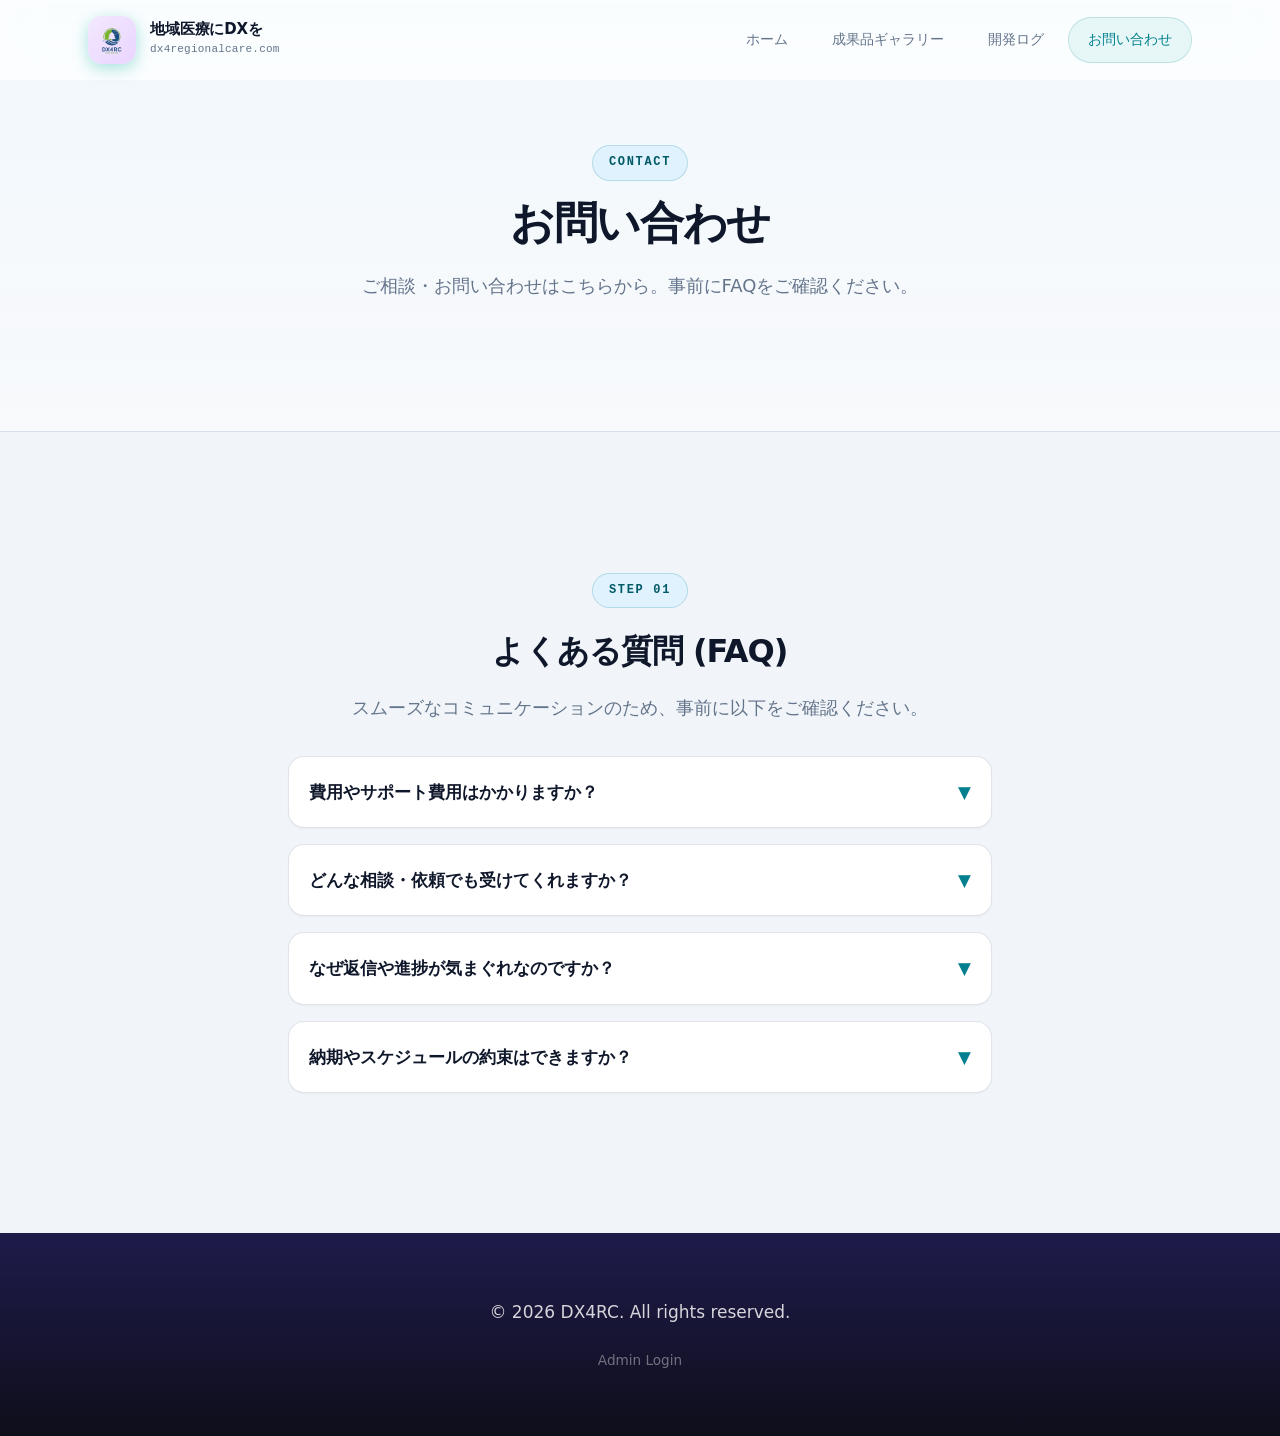
==== commit b0ea3b18: "Fix active nav state for contact page" ====
--- a/contact.html
+++ b/contact.html
@@ -1,139 +1,18 @@
 <!DOCTYPE html>
 <html lang="ja">
 <head>
-    <meta charset="UTF-8">
-    <meta name="viewport" content="width=device-width, initial-scale=1.0">
-    <title>お問い合わせ | 地域医療にDXを</title>
-    <link rel="stylesheet" href="style.css">
-    <style>
-        /* contact.html 固有スタイル */
-        .faq-section {
-            max-width: 800px;
-            margin: 0 auto;
-        }
-
-        .accordion-item {
-            border: 1px solid var(--color-border);
-            background: var(--color-surface);
-            border-radius: var(--radius);
-            margin-bottom: 16px;
-            overflow: hidden;
-            transition: border-color var(--transition);
-        }
-
-        .accordion-item:hover {
-            border-color: var(--color-border-strong);
-        }
-
-        .accordion-header {
-            padding: 20px 24px;
-            display: flex;
-            justify-content: space-between;
-            align-items: center;
-            cursor: pointer;
-            background: var(--color-bg-elevated);
-            transition: background var(--transition-fast);
-        }
-
-        .accordion-header:hover {
-            background: var(--color-bg);
-        }
-
-        .accordion-title {
-            font-weight: 700;
-            font-size: 16px;
-            padding-right: 20px;
-        }
-
-        .accordion-icon {
-            width: 24px;
-            height: 24px;
-            transition: transform var(--transition);
-        }
-
-        .accordion-item.active .accordion-icon {
-            transform: rotate(180deg);
-        }
-
-        .accordion-content {
-            max-height: 0;
-            overflow: hidden;
-            transition: max-height 0.4s cubic-bezier(0.22, 1, 0.36, 1);
-            padding: 0 24px;
-        }
-
-        .accordion-item.active .accordion-content {
-            max-height: 600px;
-            padding: 0 24px 24px 24px;
-        }
-
-        .contact-form-container {
-            max-width: 800px;
-            margin: 0 auto;
-            padding: 40px;
-            background: var(--color-bg-elevated);
-            border: 1px solid var(--color-border);
-            border-radius: var(--radius-xl);
-            box-shadow: var(--shadow-md);
-        }
-
-        .form-group {
-            margin-bottom: 24px;
-        }
-
-        .form-group label {
-            display: block;
-            font-weight: 600;
-            font-size: 14px;
-            margin-bottom: 8px;
-            color: var(--color-text);
-        }
-
-        .form-control {
-            width: 100%;
-            padding: 12px 16px;
-            border: 1px solid var(--color-border);
-            border-radius: 8px;
-            background: var(--color-surface);
-            font-size: 15px;
-            font-family: inherit;
-            box-sizing: border-box;
-            transition: border-color var(--transition-fast), box-shadow var(--transition-fast);
-        }
-
-        .form-control:focus {
-            outline: none;
-            border-color: var(--color-primary);
-            box-shadow: 0 0 0 3px var(--color-accent-glow);
-        }
-
-        .success-message {
-            display: none;
-            padding: 20px;
-            background: var(--color-success-bg, #f0fff4);
-            border: 1px solid var(--color-success-border, #68d391);
-            border-radius: var(--radius);
-            color: var(--color-text);
-            margin-bottom: 24px;
-            text-align: center;
-            font-weight: bold;
-        }
-
-        .loading-spinner {
-            display: none;
-            margin-left: 10px;
-            animation: rotation 2s infinite linear;
-            width: 16px;
-            height: 16px;
-        }
-
-        @keyframes rotation {
-            from { transform: rotate(0deg); }
-            to { transform: rotate(360deg); }
-        }
-    </style>
+  <meta charset="UTF-8">
+  <meta name="viewport" content="width=device-width, initial-scale=1.0">
+  <meta name="description" content="地域医療DXプロジェクトへのお問い合わせ・FAQ">
+  <title>お問い合わせ & FAQ | dx4regionalcare.com</title>
+  <link rel="preconnect" href="https://fonts.googleapis.com">
+  <link rel="preconnect" href="https://fonts.gstatic.com" crossorigin>
+  <link href="https://fonts.googleapis.com/css2?family=Noto+Sans+JP:wght@400;500;600;700&family=Inter:wght@400;500;600&display=swap" rel="stylesheet">
+  <link rel="stylesheet" href="style.css">
+  <script src="contact.js" defer></script>
 </head>
 <body>
+  <a class="skip-link" href="#main">本文へスキップ</a>
 
   <header class="site-header" id="top">
     <div class="container header-inner">
@@ -148,8 +27,8 @@
         <ul class="nav-list">
           <li><a href="index.html">ホーム</a></li>
           <li><a href="portfolio.html">成果品ギャラリー</a></li>
-          <li><a href="devlog.html" class="active">開発ログ</a></li>
-          <li><a href="contact.html">お問い合わせ</a></li>
+          <li><a href="devlog.html">開発ログ</a></li>
+          <li><a href="contact.html" class="active">お問い合わせ</a></li>
         </ul>
       </nav>
       <button class="nav-toggle" type="button" aria-label="メニューを開く" aria-expanded="false" aria-controls="mobile-nav">
@@ -161,130 +40,92 @@
         <li><a href="index.html">ホーム</a></li>
         <li><a href="portfolio.html">成果品ギャラリー</a></li>
         <li><a href="devlog.html">開発ログ</a></li>
-        <li><a href="contact.html">お問い合わせ</a></li>
+        <li><a href="contact.html" class="active">お問い合わせ</a></li>
       </ul>
     </nav>
   </header>
 
-<main>
-    <section class="hero">
-        <div class="container" style="text-align: center;">
-            <span class="badge">CONTACT</span>
-            <h1 class="hero-title">お問い合わせ</h1>
-            <p class="hero-lead">ご相談・お問い合わせはこちらから。事前にFAQをご確認ください。</p>
+  <main id="main">
+    <section class="page-hero">
+      <div class="container">
+        <div class="section-header">
+          <span class="section-tag">CONTACT</span>
+          <h2 class="section-title">お問い合わせ</h2>
+          <p class="section-desc">ご相談・お問い合わせはこちらから。事前にFAQをご確認ください。</p>
         </div>
+      </div>
     </section>
 
-    <!-- FAQ セクション -->
-    <section class="section" id="faq">
-        <div class="container">
-            <div class="section-header" style="text-align: center; margin-bottom: 2rem;">
-                <span class="section-tag">STEP 01</span>
-                <h2 class="section-title">よくある質問 (FAQ)</h2>
-                <p class="section-desc">スムーズなコミュニケーションのため、事前に以下をご確認ください。</p>
-            </div>
+    <section class="section">
+      <div class="container" style="max-width: 800px; margin: 0 auto;">
+        <div class="section-header" style="margin-bottom: 2rem;">
+          <span class="badge">STEP 01</span>
+          <h2 class="section-title" style="font-size: 2rem; margin-top: 0.5rem;">よくある質問 (FAQ)</h2>
+          <p class="section-desc">スムーズなコミュニケーションのため、事前に以下をご確認ください。</p>
+        </div>
 
-            <div class="faq-section">
-                <!-- FAQ 1 -->
-                <div class="accordion-item">
-                    <div class="accordion-header" onclick="toggleAccordion(this)">
-                        <span class="accordion-title">費用やサポート費用はかかりますか？</span>
-                        <svg class="accordion-icon" fill="none" stroke="currentColor" viewBox="0 0 24 24"><path stroke-linecap="round" stroke-linejoin="round" stroke-width="2" d="M19 9l-7 7-7-7"></path></svg>
-                    </div>
-                    <div class="accordion-content">
-                        <p>費用は**完全無料**です。ただし「タダだから」と過度な期待を抱くのはおやめください。非営利のボランティア精神で運営しているため、手厚いアフターフォローや手取り足取りのサポートは期待できません。</p>
-                    </div>
-                </div>
+        <div class="faq-accordion" style="display: flex; flex-direction: column; gap: 1rem;">
+          <details class="card" style="padding: 1.25rem; border-radius: var(--radius); cursor: pointer;">
+            <summary style="font-weight: bold; font-size: 1.05rem; outline: none; list-style: none; display: flex; justify-content: space-between; align-items: center;">
+              費用やサポート費用はかかりますか？
+              <span style="color: var(--color-primary);">&#x25BC;</span>
+            </summary>
+            <p style="margin-top: 1rem; color: var(--color-text-muted); line-height: 1.7; font-size: 0.95rem;">
+              本プロジェクトで試作・公開しているツールやコードは、基本的にオープンソースおよびナレッジ共有として無料公開しています。個別のカスタマイズや導入支援をご希望の場合は別途ご相談ください。
+            </p>
+          </details>
 
-                <!-- FAQ 2 -->
-                <div class="accordion-item">
-                    <div class="accordion-header" onclick="toggleAccordion(this)">
-                        <span class="accordion-title">どんな相談・依頼でも受けてくれますか？</span>
-                        <svg class="accordion-icon" fill="none" stroke="currentColor" viewBox="0 0 24 24"><path stroke-linecap="round" stroke-linejoin="round" stroke-width="2" d="M19 9l-7 7-7-7"></path></svg>
-                    </div>
-                    <div class="accordion-content">
-                        <p>私自身の<strong>「興味・パッション」</strong>が湧くかが唯一の判断基準です。「地域医療が面白くなりそうか」に心が動かない案件は、お断り（あるいはスルー）させていただく場合があります点をご了承ください。</p>
-                    </div>
-                </div>
+          <details class="card" style="padding: 1.25rem; border-radius: var(--radius); cursor: pointer;">
+            <summary style="font-weight: bold; font-size: 1.05rem; outline: none; list-style: none; display: flex; justify-content: space-between; align-items: center;">
+              どんな相談・依頼でも受けてくれますか？
+              <span style="color: var(--color-primary);">&#x25BC;</span>
+            </summary>
+            <p style="margin-top: 1rem; color: var(--color-text-muted); line-height: 1.7; font-size: 0.95rem;">
+              現役臨床医としての本業および単身赴任での生活があるため、対応できる時間には限りがあります。「身の丈に合った医療DX」の趣旨に賛同いただける地域医療現場からの業務改善相談を優先しております。
+            </p>
+          </details>
 
-                <!-- FAQ 3 -->
-                <div class="accordion-item">
-                    <div class="accordion-header" onclick="toggleAccordion(this)">
-                        <span class="accordion-title">なぜ返信や進捗が気まぐれなのですか？</span>
-                        <svg class="accordion-icon" fill="none" stroke="currentColor" viewBox="0 0 24 24"><path stroke-linecap="round" stroke-linejoin="round" stroke-width="2" d="M19 9l-7 7-7-7"></path></svg>
-                    </div>
-                    <div class="accordion-content">
-                        <p>本業（医師業務・当直）と<strong>「単身赴任の二重生活」</strong>に加えて、<strong>深刻な趣味の渋滞（超多趣味）を起こしているため</strong>です。新作ゲーム、アニメ、Web小説、新ガジェット検証、3Dプリンター、音楽フェスなど、コードを書く以外にも人生で忙しくしています。返信は「忘れた頃に届く」マインドでお待ちください。※督促されるとモチベーションが下がって作業が遅れます。</p>
-                    </div>
-                </div>
+          <details class="card" style="padding: 1.25rem; border-radius: var(--radius); cursor: pointer;">
+            <summary style="font-weight: bold; font-size: 1.05rem; outline: none; list-style: none; display: flex; justify-content: space-between; align-items: center;">
+              なぜ返信や進捗が気まぐれなのですか？
+              <span style="color: var(--color-primary);">&#x25BC;</span>
+            </summary>
+            <p style="margin-top: 1rem; color: var(--color-text-muted); line-height: 1.7; font-size: 0.95rem;">
+              当方は医師業務・二重生活・エンジニアリングに加え、多趣味（ガジェット、3Dプリンタ、ゲーム、フェス等）のカオスなスケジュールの中で開発を行っています。急ぎ案件への即時レスポンスは難しいためご容赦ください。
+            </p>
+          </details>
 
-                <!-- FAQ 4 -->
-                <div class="accordion-item">
-                    <div class="accordion-header" onclick="toggleAccordion(this)">
-                        <span class="accordion-title">納期やスケジュールの約束はできますか？</span>
-                        <svg class="accordion-icon" fill="none" stroke="currentColor" viewBox="0 0 24 24"><path stroke-linecap="round" stroke-linejoin="round" stroke-width="2" d="M19 9l-7 7-7-7"></path></svg>
-                    </div>
-                    <div class="accordion-content">
-                        <p><strong>厳しい納期がある案件は一切お引き受けできません。</strong>進捗は「当直の平和さ」「二重生活の疲労度」「3Dプリンターの造形成功率」「新作ゲーム・アニメの消化状況」に完全に依存します。</p>
-                    </div>
-                </div>
-            </div>
+          <details class="card" style="padding: 1.25rem; border-radius: var(--radius); cursor: pointer;">
+            <summary style="font-weight: bold; font-size: 1.05rem; outline: none; list-style: none; display: flex; justify-content: space-between; align-items: center;">
+              納期やスケジュールの約束はできますか？
+              <span style="color: var(--color-primary);">&#x25BC;</span>
+            </summary>
+            <p style="margin-top: 1rem; color: var(--color-text-muted); line-height: 1.7; font-size: 0.95rem;">
+              完全な受託開発ベンダーではないため、厳密なスケジュールのコミットは承っておりません。試行錯誤のプロセス自体をプロトタイプとして楽しんでいただける方との連携を想定しています。
+            </p>
+          </details>
         </div>
+      </div>
     </section>
+  </main>
 
-    <!-- フォーム セクション -->
-    <section class="section" id="contact-form" style="padding-bottom: 80px;">
-        <div class="container">
-            <div class="section-header" style="text-align: center; margin-bottom: 2rem;">
-                <span class="section-tag">STEP 02</span>
-                <h2 class="section-title">お問い合わせフォーム</h2>
-                <p class="section-desc">上記をご理解いただいた上で、それでも連絡したい！という方はこちらからどうぞ。</p>
-            </div>
+  <footer class="site-footer">
+    <div class="container footer-inner">
+      <p>&copy; 2026 DX4RC. All rights reserved.</p>
+      <p class="admin-link"><a href="portfolio.html?admin=true">Admin Login</a></p>
+    </div>
+  </footer>
 
-            <div class="contact-form-container">
-                <div id="successMsg" class="success-message">
-                    🎉 メッセージが送信されました！気長にお待ちください。
-                </div>
-
-                <form id="contactForm">
-                    <div class="form-group">
-                        <label for="name">お名前</label>
-                        <input type="text" id="name" name="name" class="form-control" required placeholder="例: 医療 太郎">
-                    </div>
-
-                    <div class="form-group">
-                        <label for="email">メールアドレス</label>
-                        <input type="email" id="email" name="email" class="form-control" required placeholder="example@mail.com">
-                    </div>
-
-                    <div class="form-group">
-                        <label for="subject">件名</label>
-                        <input type="text" id="subject" name="subject" class="form-control" required placeholder="例: システム開発・アイデアの相談">
-                    </div>
-
-                    <div class="form-group">
-                        <label for="message">メッセージ内容</label>
-                        <textarea id="message" name="message" class="form-control" rows="6" required placeholder="ご相談内容を自由にご記入ください。"></textarea>
-                    </div>
-
-                    <div style="text-align: center; margin-top: 30px;">
-                        <button type="submit" class="btn btn-primary" id="submitBtn" style="padding: 12px 36px; font-size: 1rem; cursor: pointer;">
-                            <span>送信する</span>
-                            <span class="loading-spinner" id="spinner"></span>
-                        </button>
-                    </div>
-                </form>
-            </div>
-        </div>
-    </section>
-</main>
-
-<footer class="site-footer">
-    <div class="container" style="text-align: center; padding: 30px 0; border-top: 1px solid var(--color-border); color: var(--color-text-muted); font-size: 0.9rem;">
-        <p>&copy; 2026 DX4RC. All rights reserved.</p>
-    </div>
-</footer>
-
-<script src="contact.js"></script>
+  <script>
+    const toggle = document.querySelector('.nav-toggle');
+    const mobileNav = document.getElementById('mobile-nav');
+    if (toggle && mobileNav) {
+      toggle.addEventListener('click', () => {
+        const expanded = toggle.getAttribute('aria-expanded') === 'true';
+        toggle.setAttribute('aria-expanded', String(!expanded));
+        mobileNav.hidden = expanded;
+      });
+    }
+  </script>
 </body>
 </html>
--- a/style.css
+++ b/style.css
@@ -212,7 +212,7 @@
   justify-content: center;
   width: 48px;
   height: 48px;
-  background: linear-gradient(135deg, #f3e8ff 0%, #e9d5ff 100%); /* 薄い紫系のグラデーション */
+  background: linear-gradient(135deg, #f3e8ff 0%, #e9d5ff 100%);
   color: #fff;
   font-family: var(--font-mono);
   font-weight: 700;
@@ -268,7 +268,8 @@
     box-shadow var(--transition-fast);
 }
 
-.nav-list a:hover {
+.nav-list a:hover,
+.nav-list a.active {
   background: rgba(0, 168, 150, 0.08);
   color: var(--color-primary);
   box-shadow: inset 0 0 0 1px var(--color-border-strong);
@@ -335,7 +336,7 @@
   border-bottom: none;
 }
 
-/* ---- Hero — Futuristic layered background ---- */
+/* ---- Hero ---- */
 
 .hero {
   position: relative;
@@ -346,7 +347,6 @@
   background: var(--color-bg);
 }
 
-/* Dot grid pattern */
 .hero::before {
   content: "";
   position: absolute;
@@ -358,7 +358,6 @@
   -webkit-mask-image: linear-gradient(to bottom, black 0%, black 55%, transparent 100%);
 }
 
-/* Fine line grid overlay */
 .hero::after {
   content: "";
   position: absolute;
@@ -372,14 +371,7 @@
     radial-gradient(ellipse 90% 70% at 80% -10%, rgba(0, 168, 150, 0.18), transparent 60%),
     radial-gradient(ellipse 70% 60% at -5% 90%, rgba(99, 102, 241, 0.12), transparent 55%),
     radial-gradient(ellipse 50% 40% at 50% 50%, rgba(2, 128, 144, 0.05), transparent 70%);
-  background-size:
-    56px 56px,
-    56px 56px,
-    100% 100%,
-    100% 100%,
-    100% 100%,
-    100% 100%,
-    100% 100%;
+  background-size: 56px 56px, 56px 56px, 100% 100%, 100% 100%, 100% 100%, 100% 100%, 100% 100%;
   mask-image: radial-gradient(ellipse 100% 80% at 50% 0%, black 20%, transparent 85%);
   -webkit-mask-image: radial-gradient(ellipse 100% 80% at 50% 0%, black 20%, transparent 85%);
   pointer-events: none;
@@ -459,15 +451,6 @@
   line-height: 1.85;
 }
 
-.hero-lead strong {
-  color: var(--color-primary);
-  font-weight: 600;
-  background: linear-gradient(135deg, var(--color-primary), var(--color-accent));
-  -webkit-background-clip: text;
-  background-clip: text;
-  -webkit-text-fill-color: transparent;
-}
-
 .hero-actions {
   display: flex;
   flex-wrap: wrap;
@@ -529,65 +512,7 @@
   transform: translateY(-2px);
 }
 
-.hero-card {
-  position: relative;
-  background: rgba(255, 255, 255, 0.75);
-  backdrop-filter: blur(24px) saturate(160%);
-  -webkit-backdrop-filter: blur(24px) saturate(160%);
-  border: 1px solid rgba(255, 255, 255, 0.8);
-  border-radius: var(--radius-xl);
-  padding: clamp(32px, 4vw, 44px);
-  box-shadow:
-    var(--shadow-lg),
-    inset 0 1px 0 rgba(255, 255, 255, 0.9);
-  display: flex;
-  flex-direction: column;
-  gap: 28px;
-  overflow: hidden;
-}
-
-.hero-card::before {
-  content: "";
-  position: absolute;
-  top: 0;
-  left: 0;
-  right: 0;
-  height: 3px;
-  background: linear-gradient(90deg, var(--color-primary-light), var(--color-accent), var(--color-accent-deep));
-}
-
-.hero-stat {
-  display: flex;
-  flex-direction: column;
-  gap: 6px;
-  padding-bottom: 28px;
-  border-bottom: 1px solid var(--color-border);
-}
-
-.hero-stat:last-child {
-  padding-bottom: 0;
-  border-bottom: none;
-}
-
-.stat-value {
-  font-size: clamp(20px, 2.5vw, 26px);
-  font-weight: 700;
-  letter-spacing: -0.02em;
-  background: linear-gradient(135deg, var(--color-primary), var(--color-accent));
-  -webkit-background-clip: text;
-  background-clip: text;
-  -webkit-text-fill-color: transparent;
-}
-
-.stat-label {
-  font-size: 13px;
-  font-weight: 500;
-  color: var(--color-text-muted);
-  letter-spacing: 0.03em;
-  text-transform: uppercase;
-}
-
-/* ---- Sections ---- */
+/* ---- Sections & Subpage Headers ---- */
 
 .section {
   padding: var(--section-y) 0;
@@ -597,24 +522,22 @@
   background: var(--color-bg-alt);
 }
 
-.principles {
+/* 下層ページ用ヒーローヘッダー (色味の一貫性を保持) */
+.page-hero {
   position: relative;
-}
-
-.principles::before {
-  content: "";
-  position: absolute;
-  inset: 0;
-  background: radial-gradient(ellipse 60% 50% at 50% 100%, rgba(0, 168, 150, 0.04), transparent);
-  pointer-events: none;
+  padding-top: calc(var(--header-h) + clamp(40px, 6vw, 64px));
+  padding-bottom: clamp(40px, 6vw, 64px);
+  background: linear-gradient(180deg, rgba(224, 242, 254, 0.3) 0%, rgba(248, 250, 252, 0) 100%);
+  border-bottom: 1px solid var(--color-border);
 }
 
 .section-header {
   text-align: center;
-  margin-bottom: clamp(56px, 8vw, 80px);
-}
-
-.section-tag {
+  margin-bottom: clamp(40px, 6vw, 64px);
+}
+
+.section-tag,
+.badge {
   display: inline-block;
   font-family: var(--font-mono);
   font-size: 12px;
@@ -624,9 +547,9 @@
   margin-bottom: 16px;
   padding: 6px 16px;
   border-radius: 100px;
-  color: var(--color-accent);
-  background: var(--color-accent-soft);
-  border: 1px solid rgba(99, 102, 241, 0.15);
+  color: var(--color-primary-dark);
+  background: #e0f2fe;
+  border: 1px solid rgba(2, 128, 144, 0.2);
 }
 
 .section-title {
@@ -645,7 +568,7 @@
   line-height: 1.85;
 }
 
-/* ---- Cards — 3D hover lift ---- */
+/* ---- Cards ---- */
 
 .card-grid {
   display: grid;
@@ -667,257 +590,38 @@
   border-radius: var(--radius-lg);
   padding: clamp(32px, 4vw, 40px);
   box-shadow: var(--shadow-sm);
-  transform-style: preserve-3d;
-  perspective: 1000px;
   transition:
     box-shadow var(--transition),
     transform var(--transition),
     border-color var(--transition);
-  will-change: transform;
-}
-
-.card::after {
-  content: "";
-  position: absolute;
-  inset: 0;
-  border-radius: inherit;
-  background: linear-gradient(135deg, rgba(0, 168, 150, 0.04), rgba(99, 102, 241, 0.04));
-  opacity: 0;
-  transition: opacity var(--transition);
-  pointer-events: none;
 }
 
 .card:hover {
   box-shadow: var(--shadow-card-hover);
-  transform: translateY(-10px) rotateX(2deg) rotateY(-2deg) scale(1.01);
+  transform: translateY(-8px);
   border-color: var(--color-border-strong);
 }
 
-.card:hover::after {
-  opacity: 1;
-}
-
-.card-feature h3 {
-  font-size: 18px;
-  font-weight: 700;
-  margin-bottom: 16px;
-  letter-spacing: -0.01em;
-}
-
-.card-feature p {
-  font-size: 15px;
+/* ---- Filter Controls ---- */
+
+.btn-filter {
+  padding: 8px 18px;
+  font-size: 14px;
+  font-weight: 500;
+  border-radius: 100px;
+  border: 1px solid var(--color-border);
+  background: var(--color-surface);
   color: var(--color-text-muted);
-  line-height: 1.85;
-}
-
-.card-feature p strong {
-  color: var(--color-text);
-  font-weight: 600;
-}
-
-.card-icon {
-  width: 52px;
-  height: 52px;
-  margin-bottom: 20px;
-  padding: 12px;
-  color: var(--color-primary);
-  background: linear-gradient(135deg, rgba(0, 168, 150, 0.1), rgba(99, 102, 241, 0.08));
-  border-radius: 14px;
-  border: 1px solid var(--color-border-strong);
-  transition: transform var(--transition);
-}
-
-.card:hover .card-icon {
-  transform: translateZ(12px) scale(1.05);
-}
-
-.card-icon svg {
-  width: 100%;
-  height: 100%;
-}
-
-.card-accent {
-  border-color: rgba(0, 168, 150, 0.25);
-  background: linear-gradient(160deg, rgba(0, 168, 150, 0.06) 0%, var(--color-surface) 45%);
-  box-shadow:
-    var(--shadow-md),
-    inset 0 1px 0 rgba(255, 255, 255, 0.8);
-}
-
-.card-accent::before {
-  content: "";
-  position: absolute;
-  top: 0;
-  left: 24px;
-  right: 24px;
-  height: 2px;
-  border-radius: 0 0 4px 4px;
-  background: linear-gradient(90deg, var(--color-primary-light), var(--color-accent));
-}
-
-/* ---- Projects ---- */
-
-.projects {
-  background: var(--color-surface);
-  position: relative;
-}
-
-.projects::before {
-  content: "";
-  position: absolute;
-  inset: 0;
-  background:
-    radial-gradient(circle at 1px 1px, rgba(99, 102, 241, 0.06) 1px, transparent 0);
-  background-size: 32px 32px;
-  mask-image: linear-gradient(to bottom, transparent, black 15%, black 85%, transparent);
-  -webkit-mask-image: linear-gradient(to bottom, transparent, black 15%, black 85%, transparent);
-  pointer-events: none;
-}
-
-.project-list {
-  display: flex;
-  flex-direction: column;
-  gap: clamp(32px, 5vw, 48px);
-}
-
-.project-card {
-  display: grid;
-  grid-template-columns: 72px 1fr;
-  gap: clamp(24px, 4vw, 40px);
-  padding: clamp(36px, 5vw, 52px);
-  background: var(--color-bg);
-  border: 1px solid var(--color-border);
-  border-radius: var(--radius-xl);
-  transition:
-    box-shadow var(--transition),
-    transform var(--transition),
-    border-color var(--transition);
-}
-
-.project-card:hover {
-  box-shadow: var(--shadow-lg);
-  transform: translateY(-4px);
-  border-color: var(--color-border-strong);
-}
-
-.project-number {
-  font-family: var(--font-mono);
-  font-size: clamp(28px, 4vw, 40px);
-  font-weight: 700;
-  line-height: 1;
-  background: linear-gradient(180deg, var(--color-primary-light), var(--color-accent));
-  -webkit-background-clip: text;
-  background-clip: text;
-  -webkit-text-fill-color: transparent;
-  opacity: 0.85;
-}
-
-.project-title {
-  font-size: clamp(18px, 2.5vw, 22px);
-  font-weight: 700;
-  margin-bottom: 20px;
-  letter-spacing: -0.02em;
-  line-height: 1.35;
-}
-
-.flow-diagram {
-  display: flex;
-  flex-wrap: wrap;
-  align-items: center;
-  gap: 10px;
-  margin-bottom: 24px;
-  padding: 20px 24px;
-  background: rgba(255, 255, 255, 0.7);
-  border: 1px solid var(--color-border);
-  border-radius: var(--radius);
-}
-
-.flow-node {
-  display: inline-flex;
-  align-items: center;
-  justify-content: center;
-  padding: 10px 18px;
-  font-family: var(--font-mono);
-  font-size: 13px;
-  font-weight: 600;
-  color: var(--color-primary-dark);
-  background: var(--color-surface);
-  border: 1px solid var(--color-border-strong);
-  border-radius: 10px;
-  text-align: center;
-  line-height: 1.3;
-  white-space: nowrap;
-  box-shadow: var(--shadow-sm);
-  transition: transform var(--transition-fast), box-shadow var(--transition-fast);
-}
-
-.project-card:hover .flow-node {
-  transform: translateY(-2px);
-  box-shadow: var(--shadow-md);
-}
-
-.flow-node-sm {
-  font-size: 11px;
-  padding: 8px 14px;
-}
-
-.flow-arrow {
-  color: var(--color-accent);
-  font-size: 20px;
-  font-weight: 700;
-  user-select: none;
-  animation: pulse-arrow 2s ease-in-out infinite;
-  text-shadow: 0 0 12px var(--color-accent-glow);
-}
-
-.project-body p {
-  color: var(--color-text-muted);
-  margin-bottom: 24px;
-  line-height: 1.85;
-}
-
-.project-status {
-  display: flex;
-  align-items: flex-start;
-  gap: 12px;
-  padding: 18px 22px;
-  border-radius: var(--radius);
-  font-size: 14px;
-  line-height: 1.7;
-}
-
-.project-status > span:last-child {
-  flex: 1;
-  min-width: 0;
-}
-
-.status-dot {
-  flex-shrink: 0;
-  width: 10px;
-  height: 10px;
-  margin-top: 7px;
-  border-radius: 50%;
-  animation: pulse-dot 2s ease-in-out infinite;
-}
-
-.status-wip {
-  background: var(--color-warning-bg);
-  border: 1px solid rgba(245, 158, 11, 0.35);
-}
-
-.status-wip .status-dot {
-  background: var(--color-warning-border);
-  box-shadow: 0 0 0 0 rgba(245, 158, 11, 0.5);
-}
-
-.status-live {
-  background: var(--color-success-bg);
-  border: 1px solid rgba(0, 168, 150, 0.3);
-}
-
-.status-live .status-dot {
-  background: var(--color-success-border);
-  box-shadow: 0 0 0 0 rgba(0, 168, 150, 0.5);
+  cursor: pointer;
+  transition: all var(--transition-fast);
+}
+
+.btn-filter:hover,
+.btn-filter.active {
+  background: var(--color-primary);
+  color: #fff;
+  border-color: var(--color-primary);
+  box-shadow: 0 4px 12px var(--color-primary-glow);
 }
 
 /* ---- Animations ---- */
@@ -935,457 +639,14 @@
   }
 }
 
-@keyframes pulse-arrow {
-  0%, 100% {
-    opacity: 1;
-    transform: translateX(0);
-  }
-  50% {
-    opacity: 0.55;
-    transform: translateX(4px);
-  }
-}
-
-.status-wip .status-dot {
-  animation-name: pulse-dot-warning;
-}
-
-@keyframes pulse-dot-warning {
-  0%, 100% {
-    opacity: 1;
-    transform: scale(1);
-    box-shadow: 0 0 0 0 rgba(245, 158, 11, 0.5);
-  }
-  50% {
-    opacity: 0.7;
-    transform: scale(1.2);
-    box-shadow: 0 0 0 8px rgba(245, 158, 11, 0);
-  }
-}
-
-.status-live .status-dot {
-  animation-name: pulse-dot-success;
-}
-
-@keyframes pulse-dot-success {
-  0%, 100% {
-    opacity: 1;
-    transform: scale(1);
-    box-shadow: 0 0 0 0 rgba(0, 168, 150, 0.5);
-  }
-  50% {
-    opacity: 0.8;
-    transform: scale(1.15);
-    box-shadow: 0 0 0 8px rgba(0, 168, 150, 0);
-  }
-}
-
-/* ---- Tools ---- */
-
-.tools {
-  position: relative;
-}
-
-.tools::before {
-  content: "";
-  position: absolute;
-  inset: 0;
-  background: radial-gradient(ellipse 70% 50% at 50% 0%, rgba(99, 102, 241, 0.05), transparent);
-  pointer-events: none;
-}
-
-.tools-grid {
-  display: grid;
-  grid-template-columns: repeat(auto-fill, minmax(300px, 1fr));
-  gap: clamp(20px, 3vw, 28px);
-}
-
-.tool-card {
-  position: relative;
-  padding: clamp(28px, 4vw, 36px);
-  background: var(--color-surface);
-  border: 1px solid var(--color-border);
-  border-radius: var(--radius-lg);
-  box-shadow: var(--shadow-sm);
-  transform-style: preserve-3d;
-  transition:
-    box-shadow var(--transition),
-    transform var(--transition),
-    border-color var(--transition);
-}
-
-.tool-card::after {
-  content: "";
-  position: absolute;
-  inset: 0;
-  border-radius: inherit;
-  background: linear-gradient(135deg, rgba(0, 168, 150, 0.03), rgba(99, 102, 241, 0.04));
-  opacity: 0;
-  transition: opacity var(--transition);
-  pointer-events: none;
-}
-
-.tool-card:hover {
-  box-shadow: var(--shadow-card-hover);
-  transform: translateY(-8px) rotateX(1.5deg) rotateY(-1.5deg);
-  border-color: var(--color-border-strong);
-}
-
-.tool-card:hover::after {
-  opacity: 1;
-}
-
-.tool-category {
-  display: inline-block;
-  margin-bottom: 14px;
-  padding: 5px 12px;
-  font-family: var(--font-mono);
-  font-size: 11px;
-  font-weight: 600;
-  letter-spacing: 0.06em;
-  text-transform: uppercase;
-  color: var(--color-accent);
-  background: var(--color-accent-soft);
-  border: 1px solid rgba(99, 102, 241, 0.12);
-  border-radius: 100px;
-}
-
-.tool-name {
-  font-size: 18px;
-  font-weight: 700;
-  margin-bottom: 12px;
-  letter-spacing: -0.01em;
-  background: linear-gradient(135deg, var(--color-primary-dark), var(--color-primary-light));
-  -webkit-background-clip: text;
-  background-clip: text;
-  -webkit-text-fill-color: transparent;
-}
-
-.tool-card p {
-  font-size: 14px;
-  color: var(--color-text-muted);
-  line-height: 1.8;
-}
-
-.tools-note {
-  margin-top: clamp(40px, 6vw, 56px);
-  text-align: center;
-  font-size: 14px;
-  color: var(--color-text-muted);
-  line-height: 1.75;
-}
-
-/* ---- DevLog ---- */
-
-.devlog {
-  position: relative;
-}
-
-.philosophy-quote {
-  position: relative;
-  margin-bottom: clamp(48px, 8vw, 72px);
-  padding: clamp(40px, 6vw, 64px) clamp(36px, 6vw, 72px);
-  background:
-    linear-gradient(135deg, var(--color-accent-navy) 0%, var(--color-primary-dark) 40%, var(--color-primary) 100%);
-  color: #fff;
-  border-radius: var(--radius-xl);
-  box-shadow:
-    var(--shadow-lg),
-    inset 0 1px 0 rgba(255, 255, 255, 0.1);
-  overflow: hidden;
-}
-
-.philosophy-quote::before {
-  content: "\201C";
-  position: absolute;
-  top: 8px;
-  left: clamp(20px, 4vw, 40px);
-  font-size: clamp(80px, 12vw, 140px);
-  line-height: 1;
-  opacity: 0.12;
-  font-family: Georgia, serif;
-}
-
-.philosophy-quote::after {
-  content: "";
-  position: absolute;
-  inset: 0;
-  background:
-    radial-gradient(circle at 1px 1px, rgba(255, 255, 255, 0.06) 1px, transparent 0);
-  background-size: 24px 24px;
-  mask-image: linear-gradient(135deg, black, transparent 70%);
-  -webkit-mask-image: linear-gradient(135deg, black, transparent 70%);
-  pointer-events: none;
-}
-
-.philosophy-quote p {
-  position: relative;
-  z-index: 1;
-  font-size: clamp(1.05rem, 2.5vw, 1.35rem);
-  font-weight: 500;
-  line-height: 2;
-  letter-spacing: 0.02em;
-}
-
-.philosophy-quote footer {
-  position: relative;
-  z-index: 1;
-  margin-top: 28px;
-  font-size: 14px;
-  font-weight: 600;
-  letter-spacing: 0.08em;
-  text-transform: uppercase;
-  opacity: 0.65;
-  font-style: normal;
-}
-
-.devlog-entry {
-  background: var(--color-surface);
-  border: 1px solid var(--color-border);
-  border-radius: var(--radius-xl);
-  padding: clamp(36px, 5vw, 52px);
-  box-shadow: var(--shadow-md);
-  transition: box-shadow var(--transition), transform var(--transition);
-}
-
-.devlog-entry:hover {
-  box-shadow: var(--shadow-lg);
-  transform: translateY(-3px);
-}
-
-.devlog-meta {
-  display: flex;
-  align-items: center;
-  gap: 14px;
-  margin-bottom: 16px;
-}
-
-.devlog-meta time {
-  font-family: var(--font-mono);
-  font-size: 13px;
-  font-weight: 500;
-  color: var(--color-text-muted);
-  letter-spacing: 0.04em;
-}
-
-.devlog-tag {
-  padding: 6px 14px;
-  font-size: 12px;
-  font-weight: 600;
-  color: var(--color-accent-deep);
-  background: var(--color-accent-soft);
-  border: 1px solid rgba(99, 102, 241, 0.15);
-  border-radius: 100px;
-}
-
-.devlog-title {
-  font-size: clamp(18px, 2.5vw, 22px);
-  font-weight: 700;
-  margin-bottom: 24px;
-  line-height: 1.45;
-  letter-spacing: -0.02em;
-}
-
-.devlog-content p {
-  color: var(--color-text-muted);
-  margin-bottom: 20px;
-  line-height: 1.85;
-}
-
-.devlog-content strong {
-  color: var(--color-text);
-  font-weight: 600;
-}
-
-.devlog-content em {
-  font-style: normal;
-  font-weight: 600;
-  background: linear-gradient(135deg, var(--color-primary-light), var(--color-accent));
-  -webkit-background-clip: text;
-  background-clip: text;
-  -webkit-text-fill-color: transparent;
-}
-
-.devlog-list {
-  margin: 28px 0 28px 28px;
-  color: var(--color-text-muted);
-}
-
-.devlog-list li {
-  margin-bottom: 12px;
-  padding-left: 8px;
-  line-height: 1.75;
-}
-
-.devlog-list li::marker {
-  color: var(--color-primary-light);
-}
-
-.devlog-spec {
-  display: flex;
-  flex-wrap: wrap;
-  gap: 12px;
-  margin-top: 32px;
-  padding-top: 32px;
-  border-top: 1px solid var(--color-border);
-}
-
-.spec-item {
-  padding: 8px 16px;
-  font-family: var(--font-mono);
-  font-size: 12px;
-  font-weight: 500;
-  color: var(--color-primary-dark);
-  background: var(--color-bg);
-  border: 1px solid var(--color-border-strong);
-  border-radius: 100px;
-  letter-spacing: 0.02em;
-}
-
-/* ---- Join ---- */
-
-.join-card h3 {
-  font-size: 19px;
-  font-weight: 700;
-  margin-bottom: 16px;
-  letter-spacing: -0.01em;
-}
-
-.join-card p {
-  font-size: 15px;
-  color: var(--color-text-muted);
-  margin-bottom: 20px;
-  line-height: 1.85;
-}
-
-.join-icon {
-  width: 48px;
-  height: 48px;
-  margin-bottom: 20px;
-  padding: 10px;
-  color: var(--color-accent);
-  background: var(--color-accent-soft);
-  border-radius: 14px;
-  border: 1px solid rgba(99, 102, 241, 0.15);
-  transition: transform var(--transition);
-}
-
-.card:hover .join-icon {
-  transform: translateZ(12px) rotate(-3deg);
-}
-
-.join-icon svg {
-  width: 100%;
-  height: 100%;
-}
-
-.join-skills {
-  display: flex;
-  flex-wrap: wrap;
-  gap: 10px;
-  list-style: none;
-}
-
-.join-skills li {
-  padding: 6px 14px;
-  font-size: 12px;
-  font-weight: 600;
-  color: var(--color-primary-dark);
-  background: linear-gradient(135deg, rgba(0, 168, 150, 0.08), rgba(99, 102, 241, 0.06));
-  border: 1px solid var(--color-border-strong);
-  border-radius: 100px;
-  letter-spacing: 0.02em;
-}
-
-.join-cta {
-  margin-top: clamp(56px, 8vw, 80px);
-  text-align: center;
-  padding: clamp(36px, 5vw, 52px);
-  /* 緑の成分を除去し、柔らかい紫とグレーを混ぜたグラデーションに変更 */
-  background: linear-gradient(135deg, rgba(142, 124, 195, 0.08), rgba(75, 45, 168, 0.08));
-  border: 1px dashed rgba(142, 124, 195, 0.3);
-  border-radius: var(--radius-lg);
-}
-
-.join-cta p {
-  color: var(--color-text-muted);
-  font-size: 16px;
-  line-height: 1.85;
-  margin-bottom: 0;
-}
-
-.join-disclaimer {
-  margin-top: 28px;
-  padding: 20px 24px;
-  font-size: 15px;
-  line-height: 1.85;
-  color: var(--color-text);
-  text-align: left;
-  background: rgba(255, 255, 255, 0.9); /* 背景をより白に寄せて清潔感を強調 */
-  border: 1px solid rgba(142, 124, 195, 0.2);
-  border-left: 4px solid var(--color-primary-light); /* 左のアクセント線を紫に変更 */
-  border-radius: var(--radius);
-}
-
-.join-disclaimer strong {
-  color: var(--color-primary-dark); /* 文字色を濃い紫色に設定 */
-}
-
-./* --- CTA & Disclosure Section --- */
-
-.join-cta {
-  margin-top: clamp(56px, 8vw, 80px);
-  text-align: center;
-  padding: clamp(36px, 5vw, 52px);
-  /* 緑の成分を除去し、柔らかい紫とグレーを混ぜたグラデーションに変更 */
-  background: linear-gradient(135deg, rgba(142, 124, 195, 0.08), rgba(75, 45, 168, 0.08));
-  border: 1px dashed rgba(142, 124, 195, 0.3);
-  border-radius: var(--radius-lg);
-}
-
-.join-cta p {
-  color: var(--color-text-muted);
-  font-size: 16px;
-  line-height: 1.85;
-  margin-bottom: 0;
-}
-
-.join-disclaimer {
-  margin-top: 28px;
-  padding: 20px 24px;
-  font-size: 15px;
-  line-height: 1.85;
-  color: var(--color-text);
-  text-align: left;
-  background: rgba(255, 255, 255, 0.9); /* 背景をより白に寄せて清潔感を強調 */
-  border: 1px solid rgba(142, 124, 195, 0.2);
-  border-left: 4px solid var(--color-primary-light); /* 左のアクセント線を紫に変更 */
-  border-radius: var(--radius);
-}
-
-.join-disclaimer strong {
-  color: var(--color-primary-dark); /* 文字色を濃い紫色に設定 */
-}
-
 /* ---- Footer ---- */
 
 .site-footer {
-  padding: clamp(64px, 8vw, 88px) 0;
+  padding: clamp(48px, 6vw, 64px) 0;
   background: linear-gradient(180deg, var(--color-accent-navy) 0%, #0f0e1a 100%);
   color: rgba(255, 255, 255, 0.82);
   position: relative;
   overflow: hidden;
-}
-
-.site-footer::before {
-  content: "";
-  position: absolute;
-  inset: 0;
-  background:
-    radial-gradient(ellipse 80% 60% at 50% 0%, rgba(0, 168, 150, 0.15), transparent),
-    radial-gradient(circle at 1px 1px, rgba(255, 255, 255, 0.04) 1px, transparent 0);
-  background-size: 100% 100%, 32px 32px;
-  pointer-events: none;
 }
 
 .footer-inner {
@@ -1393,35 +654,21 @@
   z-index: 1;
   display: flex;
   flex-direction: column;
-  gap: 32px;
+  gap: 16px;
   align-items: center;
   text-align: center;
 }
 
-.footer-brand {
-  display: flex;
-  align-items: center;
-  gap: 16px;
-}
-
-.footer-title {
-  font-weight: 700;
-  font-size: 17px;
-  color: #fff;
-  letter-spacing: -0.01em;
-}
-
-.footer-sub {
-  font-size: 13px;
-  opacity: 0.65;
-  margin-top: 4px;
-}
-
-.footer-copy {
-  font-size: 12px;
-  opacity: 0.45;
-  font-family: var(--font-mono);
-  letter-spacing: 0.04em;
+.admin-link a {
+  font-size: 0.85rem;
+  color: rgba(255, 255, 255, 0.4);
+  text-decoration: none;
+  transition: color var(--transition-fast);
+}
+
+.admin-link a:hover {
+  color: rgba(255, 255, 255, 0.8);
+  text-decoration: underline;
 }
 
 /* ---- Responsive ---- */
@@ -1430,34 +677,9 @@
   .hero-grid {
     grid-template-columns: 1fr;
   }
-
-  .hero-visual {
-    order: -1;
-  }
-
-  .hero-card {
-    flex-direction: row;
-    flex-wrap: wrap;
-    padding: 28px;
-  }
-
-  .hero-stat {
-    flex: 1;
-    min-width: 130px;
-    padding-bottom: 0;
-    border-bottom: none;
-  }
-
-  .three-col {
-    grid-template-columns: 1fr;
-  }
-
+  .three-col,
   .two-col {
     grid-template-columns: 1fr;
-  }
-
-  .card:hover {
-    transform: translateY(-6px) rotateX(1deg) rotateY(-1deg) scale(1.005);
   }
 }
 
@@ -1465,81 +687,7 @@
   .nav {
     display: none;
   }
-
   .nav-toggle {
     display: flex;
   }
-
-  .hero {
-    padding-top: calc(var(--header-h) + 48px);
-    padding-bottom: 72px;
-  }
-
-  .project-card {
-    grid-template-columns: 1fr;
-    padding: 28px;
-  }
-
-  .project-number {
-    font-size: 24px;
-  }
-
-  .flow-diagram {
-    padding: 16px;
-  }
-
-  .philosophy-quote {
-    padding: 32px 24px;
-  }
-
-  .devlog-entry {
-    padding: 28px;
-  }
-}
-
-@media (max-width: 480px) {
-  .hero-actions {
-    flex-direction: column;
-  }
-
-  .btn {
-    width: 100%;
-  }
-
-  .flow-diagram {
-    gap: 8px;
-    overflow-x: auto;
-    -webkit-overflow-scrolling: touch;
-  }
-
-  .flow-node {
-    white-space: normal;
-    word-break: keep-all;
-  }
-
-  .flow-arrow {
-    font-size: 16px;
-  }
-
-  .card:hover {
-    transform: translateY(-4px);
-  }
-}
-
-@media (prefers-reduced-motion: reduce) {
-  html {
-    scroll-behavior: auto;
-  }
-
-  *,
-  *::before,
-  *::after {
-    animation-duration: 0.01ms !important;
-    animation-iteration-count: 1 !important;
-    transition-duration: 0.01ms !important;
-  }
-
-  .card:hover {
-    transform: translateY(-4px);
-  }
-}
+}
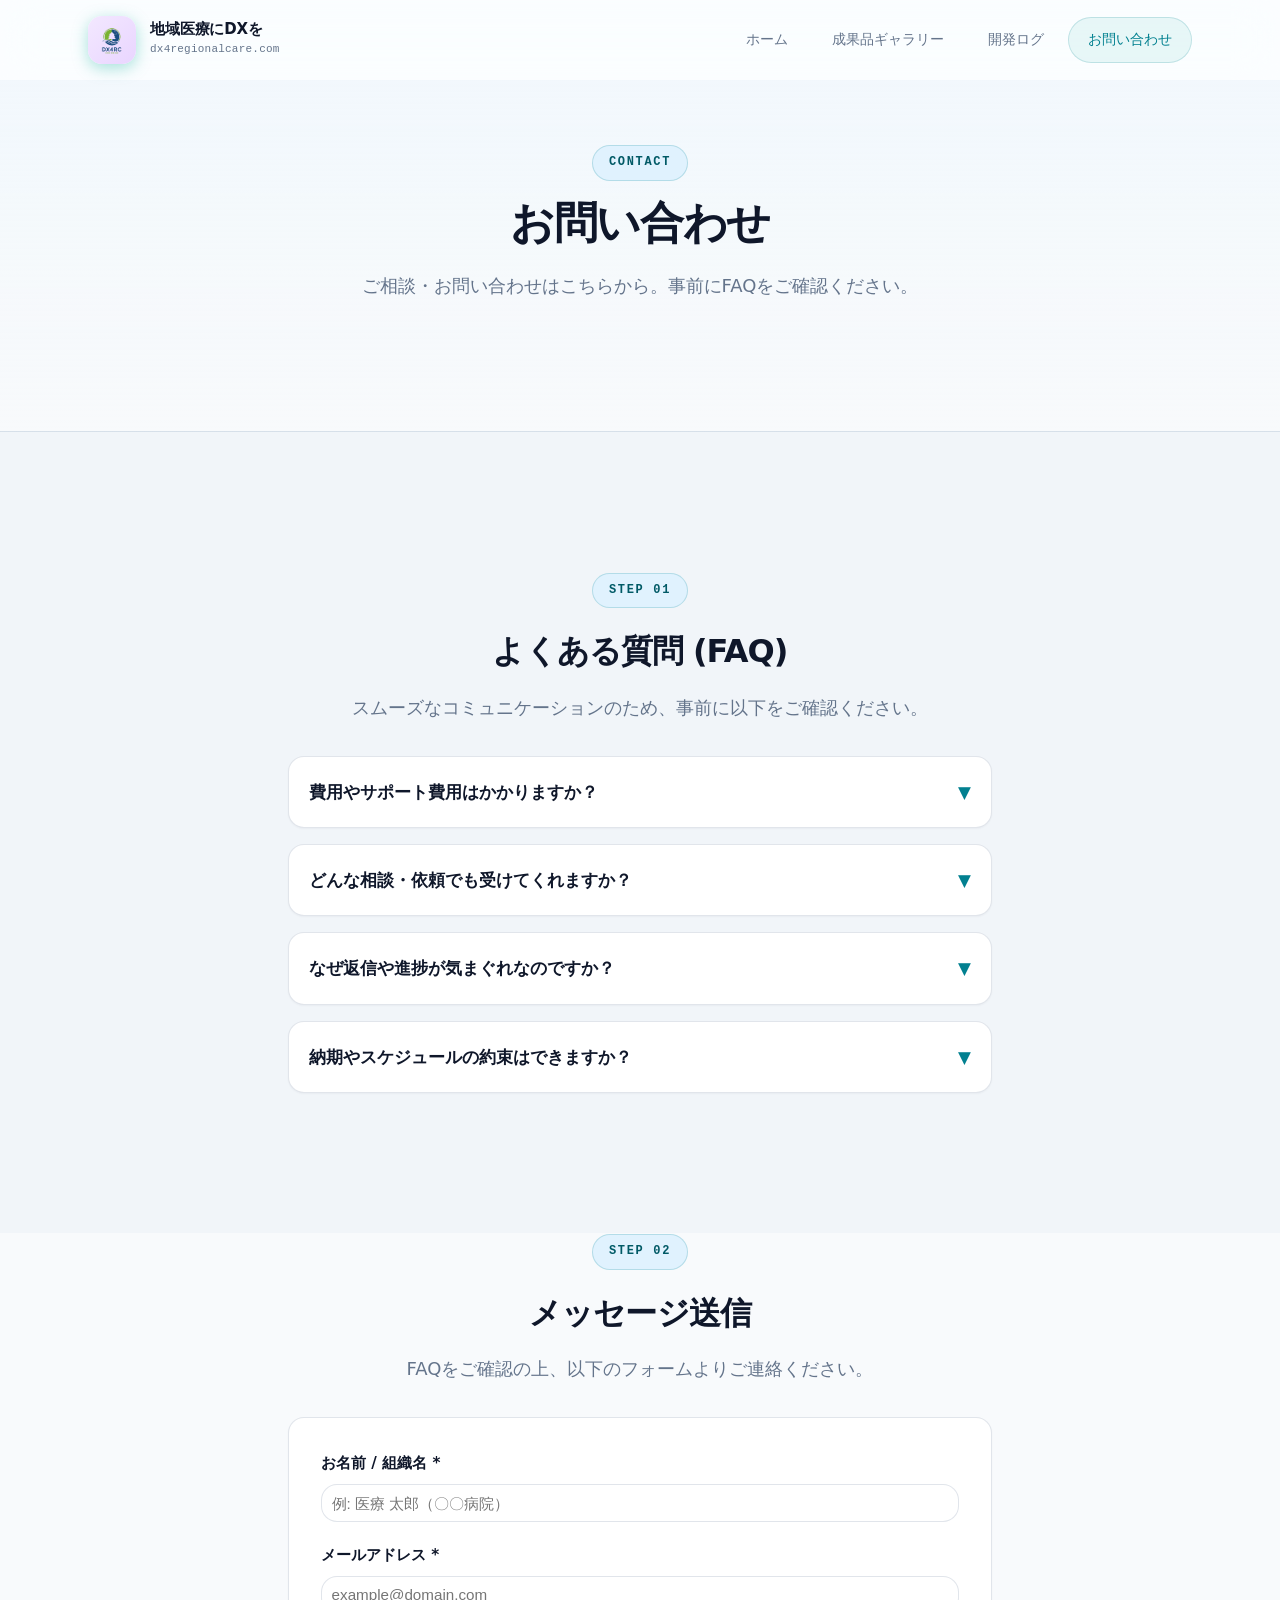
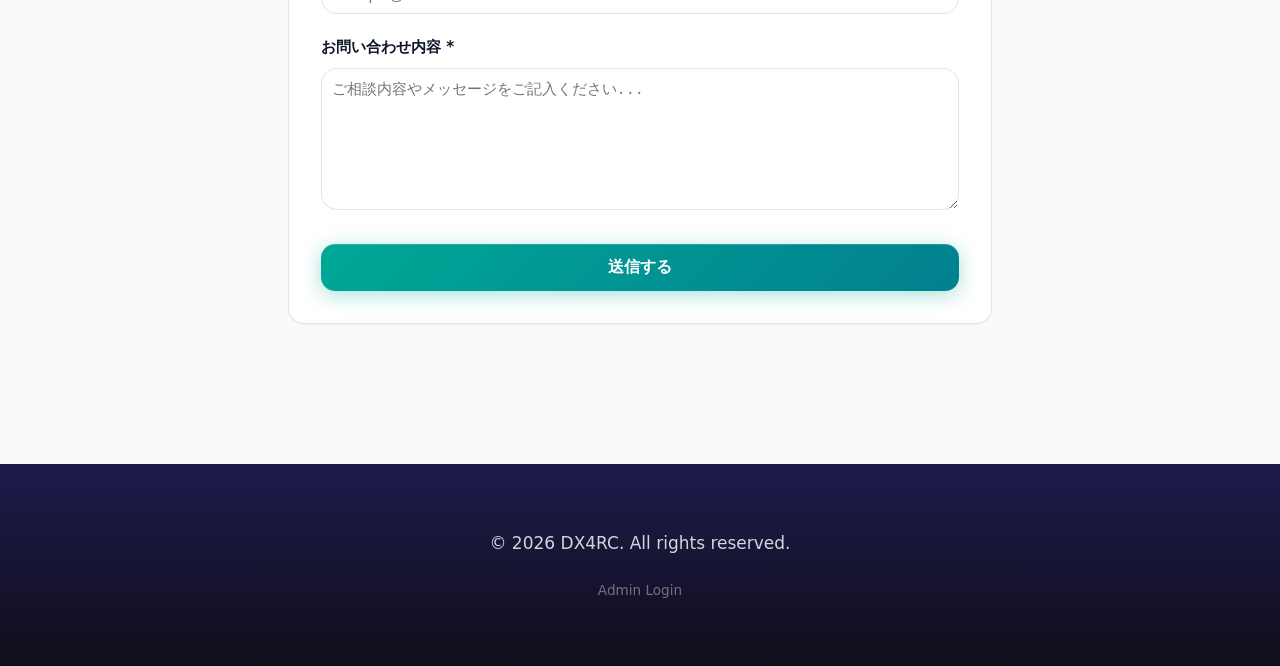
==== commit f37858ea: "Add Step 02 contact form with GAS integration" ====
--- a/contact.html
+++ b/contact.html
@@ -9,11 +9,11 @@
   <link rel="preconnect" href="https://fonts.gstatic.com" crossorigin>
   <link href="https://fonts.googleapis.com/css2?family=Noto+Sans+JP:wght@400;500;600;700&family=Inter:wght@400;500;600&display=swap" rel="stylesheet">
   <link rel="stylesheet" href="style.css">
-  <script src="contact.js" defer></script>
 </head>
 <body>
   <a class="skip-link" href="#main">本文へスキップ</a>
 
+  <!-- ヘッダー -->
   <header class="site-header" id="top">
     <div class="container header-inner">
       <a class="logo" href="index.html">
@@ -46,6 +46,7 @@
   </header>
 
   <main id="main">
+    <!-- 下層用ヘッダー -->
     <section class="page-hero">
       <div class="container">
         <div class="section-header">
@@ -56,6 +57,7 @@
       </div>
     </section>
 
+    <!-- STEP 01: FAQ セクション -->
     <section class="section">
       <div class="container" style="max-width: 800px; margin: 0 auto;">
         <div class="section-header" style="margin-bottom: 2rem;">
@@ -91,7 +93,7 @@
               <span style="color: var(--color-primary);">&#x25BC;</span>
             </summary>
             <p style="margin-top: 1rem; color: var(--color-text-muted); line-height: 1.7; font-size: 0.95rem;">
-              当方は医師業務・二重生活・エンジニアリングに加え、多趣味（ガジェット、3Dプリンタ、ゲーム、フェス等）のカオスなスケジュールの中で開発を行っています。急ぎ案件への即時レスポンスは難しいためご容赦ください。
+              当方は医師業務・二重生活・エンジニアリングに加え、圧倒的多趣味（ガジェット、3Dプリンタ、ゲーム、アニメ、フェス、料理研究、YouTube・TikTok視聴、飲み歩き等）のカオスなスケジュールの中で開発を行っています。急ぎ案件への即時レスポンスは難しいためご容赦ください。
             </p>
           </details>
 
@@ -104,11 +106,44 @@
               完全な受託開発ベンダーではないため、厳密なスケジュールのコミットは承っておりません。試行錯誤のプロセス自体をプロトタイプとして楽しんでいただける方との連携を想定しています。
             </p>
           </details>
+        </div>
+      </div>
+    </section>
+
+    <!-- STEP 02: お問い合わせフォーム -->
+    <section class="section" style="padding-top: 0;">
+      <div class="container" style="max-width: 800px; margin: 0 auto;">
+        <div class="section-header" style="margin-bottom: 2rem;">
+          <span class="badge">STEP 02</span>
+          <h2 class="section-title" style="font-size: 2rem; margin-top: 0.5rem;">メッセージ送信</h2>
+          <p class="section-desc">FAQをご確認の上、以下のフォームよりご連絡ください。</p>
+        </div>
+
+        <div class="card" style="padding: 2rem; border-radius: var(--radius); background: var(--color-surface); border: 1px solid var(--color-border);">
+          <form id="contactForm">
+            <div style="margin-bottom: 1.25rem;">
+              <label for="contactName" style="display:block; font-weight:bold; margin-bottom:0.4rem; font-size:0.95rem;">お名前 / 組織名 *</label>
+              <input type="text" id="contactName" required placeholder="例: 医療 太郎（〇〇病院）" style="width:100%; padding:0.6rem; border:1px solid var(--color-border); border-radius:var(--radius); font-size:0.95rem;">
+            </div>
+
+            <div style="margin-bottom: 1.25rem;">
+              <label for="contactEmail" style="display:block; font-weight:bold; margin-bottom:0.4rem; font-size:0.95rem;">メールアドレス *</label>
+              <input type="email" id="contactEmail" required placeholder="example@domain.com" style="width:100%; padding:0.6rem; border:1px solid var(--color-border); border-radius:var(--radius); font-size:0.95rem;">
+            </div>
+
+            <div style="margin-bottom: 1.5rem;">
+              <label for="contactMessage" style="display:block; font-weight:bold; margin-bottom:0.4rem; font-size:0.95rem;">お問い合わせ内容 *</label>
+              <textarea id="contactMessage" rows="5" required placeholder="ご相談内容やメッセージをご記入ください..." style="width:100%; padding:0.6rem; border:1px solid var(--color-border); border-radius:var(--radius); font-size:0.95rem; line-height:1.6;"></textarea>
+            </div>
+
+            <button type="submit" id="contactSubmitBtn" class="btn btn-primary" style="width:100%; padding:0.8rem; font-weight:bold; font-size:1rem; cursor:pointer;">送信する</button>
+          </form>
         </div>
       </div>
     </section>
   </main>
 
+  <!-- フッター -->
   <footer class="site-footer">
     <div class="container footer-inner">
       <p>&copy; 2026 DX4RC. All rights reserved.</p>
@@ -117,6 +152,7 @@
   </footer>
 
   <script>
+    // モバイル用ナビゲーション開閉制御
     const toggle = document.querySelector('.nav-toggle');
     const mobileNav = document.getElementById('mobile-nav');
     if (toggle && mobileNav) {
@@ -126,6 +162,43 @@
         mobileNav.hidden = expanded;
       });
     }
+
+    // お問い合わせフォーム送信制御 (GAS連携)
+    const GAS_WEBHOOK_URL = 'https://script.google.com/macros/s/AKfycbzqJ725NV-30PS6kh05E_x1MX85nf5nWrvau0JYhSUEFUWHdXXI53ODHN74RmGZWXsr/exec';
+    const form = document.getElementById('contactForm');
+    
+    if (form) {
+      form.addEventListener('submit', async (e) => {
+        e.preventDefault();
+        const btn = document.getElementById('contactSubmitBtn');
+        btn.disabled = true;
+        btn.innerText = '送信中...';
+
+        const payload = {
+          action: 'contact',
+          name: document.getElementById('contactName').value.trim(),
+          email: document.getElementById('contactEmail').value.trim(),
+          message: document.getElementById('contactMessage').value.trim()
+        };
+
+        try {
+          await fetch(GAS_WEBHOOK_URL, {
+            method: 'POST',
+            mode: 'no-cors',
+            headers: { 'Content-Type': 'application/json' },
+            body: JSON.stringify(payload)
+          });
+
+          alert('お問い合わせを受け付けました。ご連絡ありがとうございます！');
+          form.reset();
+        } catch (err) {
+          alert('送信に失敗しました。時間をおいて再度お試しください。');
+        } finally {
+          btn.disabled = false;
+          btn.innerText = '送信する';
+        }
+      });
+    }
   </script>
 </body>
 </html>
